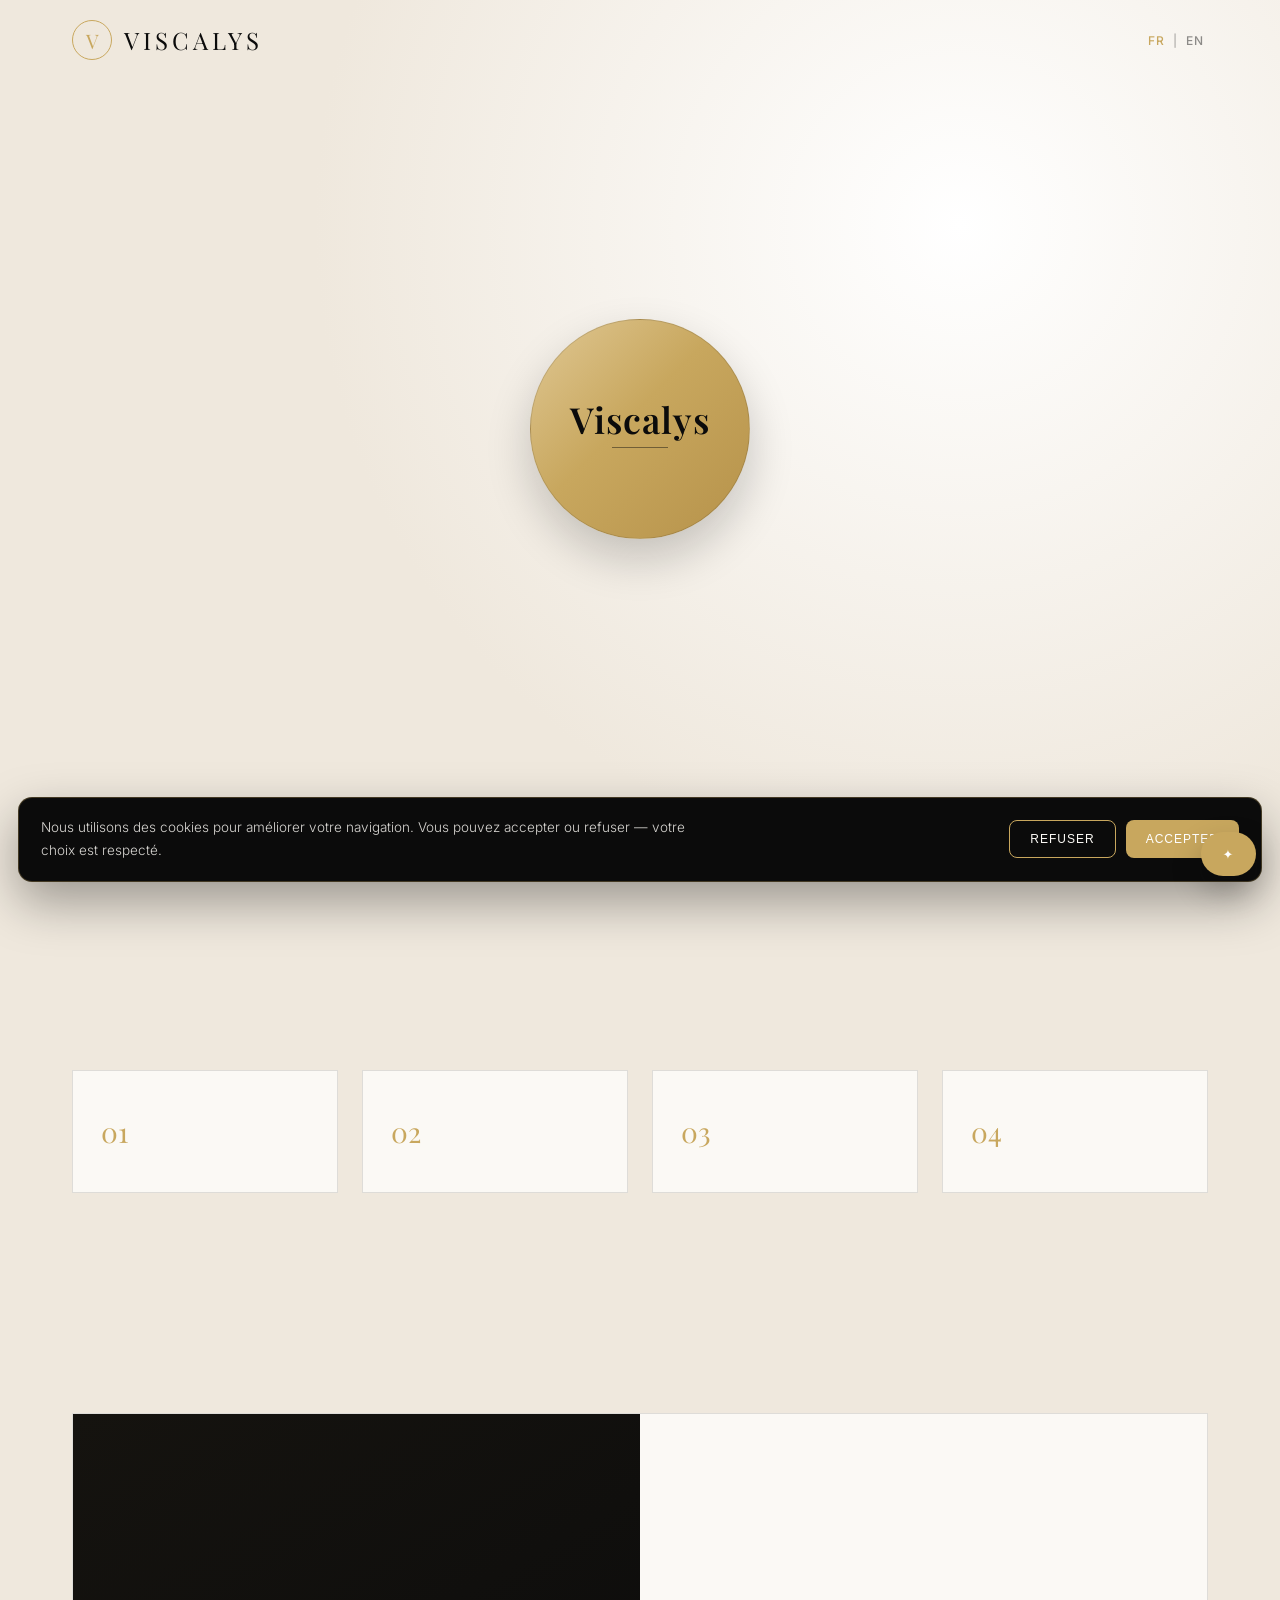
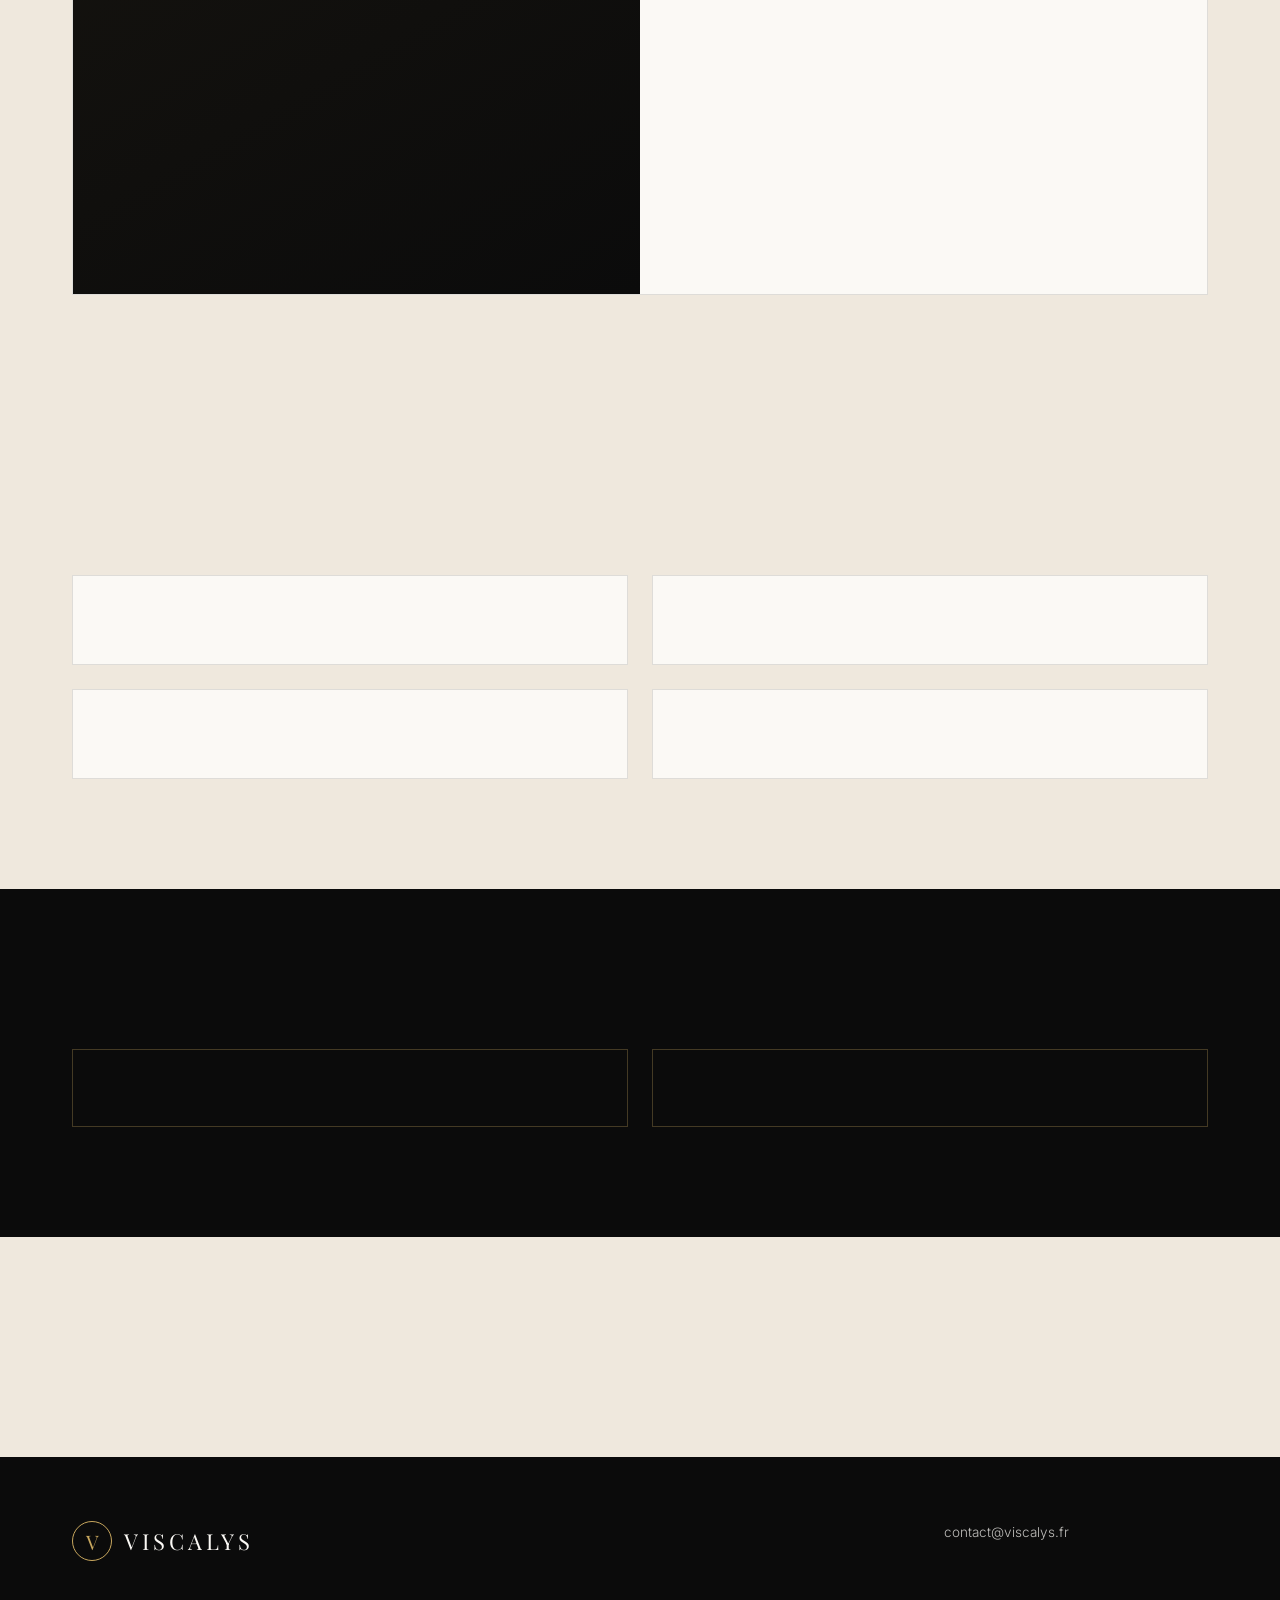
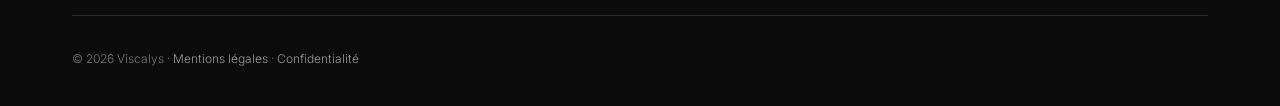
==== index.html @ 5a4ad12b "Add files via upload" ====
<!DOCTYPE html>
<html lang="fr">
<head>
<meta charset="UTF-8">
<meta name="viewport" content="width=device-width, initial-scale=1.0">
<title>Viscalys — L'univers du savoir-faire français | Maison française premium</title>
<meta name="description" content="Viscalys, marque premium de Visconty Trade Link : produits français premium, art de vivre, représentation commerciale et sourcing à l'international.">
<script type="application/ld+json">
{
  "@context":"https://schema.org",
  "@type":"Organization",
  "name":"Viscalys",
  "legalName":"Visconty Trade Link",
  "url":"https://viscalys.fr",
  "email":"contact@viscalys.fr",
  "slogan":"L'univers du savoir-faire français",
  "description":"Maison française premium : produits français et européens premium, art de vivre, représentation commerciale et sourcing à l'international.",
  "address":{"@type":"PostalAddress","streetAddress":"38 rue des Mathurins","postalCode":"75008","addressLocality":"Paris","addressCountry":"FR"}
}
</script>
<link rel="preconnect" href="https://fonts.googleapis.com">
<link rel="preconnect" href="https://fonts.gstatic.com" crossorigin>
<link href="https://fonts.googleapis.com/css2?family=Playfair+Display:ital,wght@0,400;0,500;0,600;1,400;1,500&family=Inter:wght@300;400;500;600&display=swap" rel="stylesheet">
<style>
  :root{
    --black:#0B0B0B; --gold:#C8A75E; --beige:#EFE8DD; --grey:#7A7A7A;
    --cream:#FBF9F5; --line:rgba(11,11,11,.12); --gold-soft:rgba(200,167,94,.30);
    --serif:"Playfair Display",Georgia,serif;
    --sans:"Inter",system-ui,sans-serif;
  }
  *{ box-sizing:border-box; margin:0; padding:0; }
  html{ scroll-behavior:smooth; }
  body{ background:var(--beige); color:var(--black); font-family:var(--sans); font-weight:300; line-height:1.75; overflow-x:hidden; }
  h1,h2,h3,.serif{ font-family:var(--serif); font-weight:500; line-height:1.15; }
  a{ color:inherit; text-decoration:none; }
  .wrap{ max-width:1200px; margin:0 auto; padding:0 32px; }
  .gold{ color:var(--gold); }
  .muted{ color:var(--grey); }
  .eyebrow{ font-size:12px; letter-spacing:3.5px; text-transform:uppercase; color:var(--gold); font-weight:600; }

  /* Header */
  header{ position:fixed; top:0; left:0; right:0; z-index:100; padding:20px 0; transition:.4s; }
  header.scrolled{ background:rgba(239,232,221,.92); backdrop-filter:blur(8px); border-bottom:1px solid var(--line); padding:12px 0; }
  .nav{ display:flex; align-items:center; justify-content:space-between; }
  .logo{ font-family:var(--serif); font-size:24px; letter-spacing:4px; text-transform:uppercase; color:var(--black); display:flex; align-items:center; gap:12px; }
  .logo .mono{ display:inline-flex; align-items:center; justify-content:center; width:40px;height:40px;border:1.5px solid var(--gold); border-radius:50%; color:var(--gold); font-size:20px; letter-spacing:0; }
  .logo .logo-txt{ display:flex; flex-direction:column; line-height:1; }
  .logo .logo-txt small{ font-family:var(--sans); font-size:8.5px; letter-spacing:1.6px; text-transform:uppercase; color:var(--gold); margin-top:5px; font-weight:500; }
  .menu{ display:flex; gap:30px; align-items:center; font-size:12px; letter-spacing:1.5px; text-transform:uppercase; font-weight:500; }
  .menu a{ color:var(--black); opacity:.8; transition:.3s; } .menu a:hover{ opacity:1; color:var(--gold); }
  .lang{ display:flex; gap:4px; align-items:center; }
  .lang button{ background:none; border:none; color:var(--black); opacity:.45; cursor:pointer; font-family:var(--sans); font-size:12px; letter-spacing:1px; font-weight:500; padding:4px; }
  .lang button.active{ opacity:1; color:var(--gold); }
  .burger{ display:none; background:none;border:none;color:var(--black);font-size:24px;cursor:pointer; }

  /* Hero */
  .hero{ min-height:100vh; display:flex; align-items:center; position:relative;
    background:radial-gradient(circle at 75% 25%, #fff 0%, var(--beige) 55%); }
  .hero-inner{ position:relative; z-index:2; max-width:780px; }
  .hero .badge-logo{ width:220px; height:220px; border-radius:50%;
    background:linear-gradient(135deg,#e0c894 0%, var(--gold) 45%, #b6924a 100%);
    display:flex; flex-direction:column; align-items:center; justify-content:center; text-align:center;
    margin-bottom:38px; box-shadow:0 20px 45px rgba(11,11,11,.20); border:1px solid rgba(11,11,11,.12); }
  .hero .badge-logo .name{ font-family:var(--serif); color:var(--black); font-size:36px; letter-spacing:1px; line-height:1; font-weight:600; }
  .hero .badge-logo .rule{ width:56px; height:1px; background:rgba(11,11,11,.45); margin:10px 0; }
  .hero .badge-logo .tag{ font-family:var(--sans); color:var(--black); font-size:10px; letter-spacing:1.5px; text-transform:uppercase; max-width:160px; line-height:1.5; font-weight:500; }
  .hero h1{ font-size:clamp(40px,7vw,80px); font-weight:500; letter-spacing:.5px; color:var(--black); }
  .hero .slogan{ font-family:var(--serif); font-style:italic; font-size:clamp(20px,3vw,30px); color:var(--gold); margin:18px 0 24px; }
  .hero p.lead{ font-size:18px; max-width:580px; color:var(--grey); font-weight:300; }
  .cta-row{ display:flex; gap:16px; margin-top:42px; flex-wrap:wrap; }
  .btn{ font-family:var(--sans); font-size:12px; letter-spacing:2px; text-transform:uppercase; font-weight:500; padding:16px 36px; border:1.5px solid var(--gold); cursor:pointer; transition:.35s; display:inline-block; }
  .btn-primary{ background:var(--gold); color:#fff; }
  .btn-primary:hover{ background:transparent; color:var(--black); }
  .btn-ghost{ color:var(--black); } .btn-ghost:hover{ background:var(--gold); color:#fff; }
  .btn-light{ color:var(--cream); border-color:var(--gold); } .btn-light:hover{ background:var(--gold); color:var(--black); }

  /* Sections */
  section{ padding:110px 0; }
  .sec-head{ max-width:660px; margin-bottom:60px; }
  .sec-head h2{ font-size:clamp(30px,4.5vw,50px); margin:14px 0 18px; color:var(--black); }
  .sec-head p{ color:var(--grey); }

  /* Piliers */
  .pillars{ display:grid; grid-template-columns:repeat(4,1fr); gap:24px; }
  .pillar{ background:var(--cream); border:1px solid var(--line); padding:36px 28px; transition:.4s; }
  .pillar:hover{ border-color:var(--gold); transform:translateY(-6px); box-shadow:0 20px 40px rgba(11,11,11,.06); }
  .pillar .n{ font-family:var(--serif); font-size:28px; color:var(--gold); }
  .pillar h3{ font-size:21px; margin:14px 0 10px; }
  .pillar p{ font-size:14.5px; color:var(--grey); }

  /* Marque split */
  .split{ display:grid; grid-template-columns:1fr 1fr; align-items:stretch; border:1px solid var(--line); background:var(--cream); }
  .split .visual{ background:linear-gradient(150deg,#15130f,var(--black)); min-height:480px; display:flex; align-items:center; justify-content:center; }
  .split .visual .ph{ font-family:var(--serif); font-style:italic; color:var(--gold); opacity:.75; font-size:20px; text-align:center; padding:30px; }
  .split .txt{ padding:64px 56px; display:flex; flex-direction:column; justify-content:center; }
  .split .txt h2{ font-size:clamp(28px,3.5vw,44px); margin:14px 0 18px; }
  .split .txt p{ color:var(--grey); margin-bottom:16px; }

  /* Expertises */
  .exp{ display:grid; grid-template-columns:repeat(2,1fr); gap:24px; }
  .exp .card{ background:var(--cream); border:1px solid var(--line); padding:44px 36px; transition:.4s; }
  .exp .card:hover{ border-color:var(--gold); box-shadow:0 20px 40px rgba(11,11,11,.06); }
  .exp .card h3{ font-size:25px; margin-bottom:14px; }
  .exp .card p{ font-size:15px; color:var(--grey); }
  .exp .card .tag{ font-size:11px; letter-spacing:2.5px; text-transform:uppercase; color:var(--gold); font-weight:600; }

  /* International — section sombre (contraste premium) */
  .intl{ background:var(--black); color:var(--cream); }
  .intl .eyebrow{ color:var(--gold); }
  .intl .lead-wrap{ max-width:760px; }
  .intl h2{ font-size:clamp(30px,4.5vw,50px); margin:14px 0 20px; color:var(--cream); }
  .intl p{ color:rgba(251,249,245,.78); margin-bottom:18px; }
  .audiences{ display:grid; grid-template-columns:1fr 1fr; gap:24px; margin-top:50px; }
  .audiences .ac{ border:1px solid var(--gold-soft); padding:38px 32px; transition:.4s; }
  .audiences .ac:hover{ border-color:var(--gold); background:rgba(200,167,94,.05); }
  .audiences .ac h3{ font-size:24px; color:var(--cream); margin:10px 0 12px; }
  .audiences .ac p{ color:rgba(251,249,245,.78); margin-bottom:20px; font-size:15px; }

  /* CTA final */
  .final{ text-align:center; }
  .final h2{ font-size:clamp(32px,5vw,56px); color:var(--black); }
  .final .slogan{ font-family:var(--serif); font-style:italic; color:var(--gold); font-size:24px; margin:16px 0 34px; }

  /* Footer */
  footer{ background:var(--black); color:var(--cream); padding:64px 0 36px; font-size:13.5px; }
  .foot-grid{ display:grid; grid-template-columns:2fr 1fr 1fr; gap:40px; margin-bottom:40px; }
  footer .logo{ color:var(--cream); }
  footer h4{ font-family:var(--sans); font-weight:600; letter-spacing:1.5px; text-transform:uppercase; font-size:11px; color:var(--gold); margin-bottom:16px; }
  footer a{ color:rgba(251,249,245,.75); display:block; margin-bottom:8px; } footer a:hover{ color:var(--gold); }
  footer p{ color:rgba(251,249,245,.6); }
  .legal{ color:rgba(251,249,245,.45); font-size:12px; line-height:1.8; border-top:1px solid rgba(251,249,245,.12); padding-top:24px; }

  /* Reveal */
  .reveal{ opacity:0; transform:translateY(28px); transition:.9s cubic-bezier(.2,.7,.2,1); }
  .reveal.in{ opacity:1; transform:none; }

  /* Langue */
  [data-en]{ display:none; }
  body.en [data-fr]{ display:none; }
  body.en [data-en]{ display:revert; }

  @media(max-width:900px){
    .pillars{ grid-template-columns:repeat(2,1fr); }
    .split,.exp,.audiences{ grid-template-columns:1fr; }
    .foot-grid{ grid-template-columns:1fr; }
    .menu{ display:none; }
    .burger{ display:block; }
    .menu.open{ display:flex; position:absolute; top:62px; left:0; right:0; flex-direction:column; background:rgba(239,232,221,.98); padding:24px 32px; gap:18px; border-bottom:1px solid var(--line); }
  }
</style>
</head>
<body>

<header id="hdr">
  <div class="wrap nav">
    <a class="logo" href="#"><span class="mono">V</span><span class="logo-txt">Viscalys<small data-fr="L'univers du savoir-faire français" data-en="The world of French savoir-faire">L'univers du savoir-faire français</small></span></a>
    <nav class="menu" id="menu">
      <a href="#maison" data-fr="La Maison" data-en="The House">La Maison</a>
      <a href="#expertises" data-fr="Expertises" data-en="Expertise">Expertises</a>
      <a href="#marque" data-fr="La Marque" data-en="The Brand">La Marque</a>
      <a href="#international" data-fr="International" data-en="International">International</a>
      <a href="#contact" data-fr="Devenir partenaire" data-en="Become a partner">Devenir partenaire</a>
      <span class="lang">
        <button data-l="fr" class="active" onclick="setLang('fr')">FR</button><span style="opacity:.3">|</span><button data-l="en" onclick="setLang('en')">EN</button>
      </span>
    </nav>
    <button class="burger" onclick="document.getElementById('menu').classList.toggle('open')">☰</button>
  </div>
</header>

<!-- HERO -->
<section class="hero">
  <div class="wrap hero-inner">
    <div class="badge-logo">
      <div class="name">Viscalys</div>
      <div class="rule"></div>
      <div class="tag" data-fr="Là où le naturel devient élégance" data-en="Where the natural becomes elegance">Là où le naturel devient élégance</div>
    </div>
    <div class="eyebrow" data-fr="Maison française premium · Vocation internationale" data-en="Premium French house · International vocation">Maison française premium · Vocation internationale</div>
    <h1 data-fr="L'élégance française,<br>du naturel à l'exceptionnel." data-en="French elegance,<br>from the natural to the exceptional.">L'élégance française,<br>du naturel à l'exceptionnel.</h1>
    <div class="slogan" data-fr="« L'univers du savoir-faire français. »" data-en="“The world of French savoir-faire.”">« L'univers du savoir-faire français. »</div>
    <p class="lead" data-fr="Viscalys sélectionne le meilleur du savoir-faire français et européen — porté par de grands artisans et industriels — et le fait rayonner à l'international. Une alternative premium, exigeante et durable, face aux produits à bas coût." data-en="Viscalys curates the finest French and European craftsmanship — created by leading artisans and manufacturers — and champions it worldwide. A premium, demanding and lasting alternative to low-cost goods.">Viscalys sélectionne le meilleur du savoir-faire français et européen — porté par de grands artisans et industriels — et le fait rayonner à l'international. Une alternative premium, exigeante et durable, face aux produits à bas coût.</p>
    <div class="cta-row">
      <a class="btn btn-primary" href="#marque" data-fr="Découvrir" data-en="Discover">Découvrir</a>
      <a class="btn btn-ghost" href="#contact" data-fr="Devenir partenaire" data-en="Become a partner">Devenir partenaire</a>
    </div>
  </div>
</section>

<!-- PILIERS -->
<section>
  <div class="wrap">
    <div class="sec-head reveal">
      <div class="eyebrow" data-fr="En un coup d'œil" data-en="At a glance">En un coup d'œil</div>
      <h2 data-fr="Une maison, quatre forces." data-en="One house, four strengths.">Une maison, quatre forces.</h2>
    </div>
    <div class="pillars">
      <div class="pillar reveal"><div class="n">01</div><h3 data-fr="Marque premium" data-en="Premium brand">Marque premium</h3><p data-fr="Viscalys, une sélection de produits français raffinés pour l'art de vivre." data-en="Viscalys, a curation of refined French products for the art of living.">Viscalys, une sélection de produits français raffinés pour l'art de vivre.</p></div>
      <div class="pillar reveal"><div class="n">02</div><h3 data-fr="Représentation & sourcing" data-en="Representation & sourcing">Représentation & sourcing</h3><p data-fr="Agent commercial et intermédiaire, nous relions marques et marchés." data-en="As commercial agent and intermediary, we connect brands and markets.">Agent commercial et intermédiaire, nous relions marques et marchés.</p></div>
      <div class="pillar reveal"><div class="n">03</div><h3 data-fr="International" data-en="International">International</h3><p data-fr="Une vocation export : faire voyager la French touch au-delà des frontières." data-en="An export vocation: carrying the French touch beyond borders.">Une vocation export : faire voyager la French touch au-delà des frontières.</p></div>
      <div class="pillar reveal"><div class="n">04</div><h3 data-fr="Savoir-faire français" data-en="French savoir-faire">Savoir-faire français</h3><p data-fr="L'exigence, l'élégance et l'authenticité au cœur de chaque choix." data-en="Excellence, elegance and authenticity at the heart of every choice.">L'exigence, l'élégance et l'authenticité au cœur de chaque choix.</p></div>
    </div>
  </div>
</section>

<!-- MARQUE -->
<section id="marque">
  <div class="wrap">
    <div class="split reveal">
      <div class="visual"><div class="ph" data-fr="[ Visuel — univers Viscalys :<br>décoration, senteurs, art de vivre ]" data-en="[ Visual — Viscalys world:<br>décor, fragrance, art of living ]">[ Visuel — univers Viscalys :<br>décoration, senteurs, art de vivre ]</div></div>
      <div class="txt">
        <div class="eyebrow" data-fr="Viscalys · Art de vivre" data-en="Viscalys · Art of living">Viscalys · Art de vivre</div>
        <h2 data-fr="L'art de vivre à la française" data-en="The French art of living">L'art de vivre à la française</h2>
        <p class="serif" style="font-style:italic; color:var(--gold); font-size:21px; margin-bottom:18px" data-fr="« Là où le naturel devient élégance. »" data-en="“Where the natural becomes elegance.”">« Là où le naturel devient élégance. »</p>
        <p data-fr="Notre univers art de vivre célèbre l'élégance née du naturel : décoration d'intérieur, senteurs et parfums de maison, bien-être chez soi et univers du compagnon (Pet). Chaque sélection révèle un savoir-faire d'exception." data-en="Our art-of-living world celebrates the elegance born from the natural: interior décor, home fragrance, well-being at home and the pet universe. Every selection reveals exceptional craftsmanship.">Notre univers art de vivre célèbre l'élégance née du naturel : décoration d'intérieur, senteurs et parfums de maison, bien-être chez soi et univers du compagnon (Pet). Chaque sélection révèle un savoir-faire d'exception.</p>
        <p data-fr="Une exigence : ne retenir que le meilleur de la création française, et le porter avec raffinement vers le monde." data-en="One standard: to retain only the finest of French creation, and carry it with refinement to the world.">Une exigence : ne retenir que le meilleur de la création française, et le porter avec raffinement vers le monde.</p>
        <p style="margin-top:8px"><span class="gold serif" style="font-style:italic" data-fr="Boutique en ligne — bientôt disponible." data-en="Online boutique — coming soon.">Boutique en ligne — bientôt disponible.</span></p>
      </div>
    </div>
  </div>
</section>

<!-- EXPERTISES -->
<section id="expertises">
  <div class="wrap">
    <div class="sec-head reveal">
      <div class="eyebrow" data-fr="Nos expertises" data-en="Our expertise">Nos expertises</div>
      <h2 data-fr="Approvisionneur-conseil, agent de votre réussite." data-en="Procurement advisor, agent of your success.">Approvisionneur-conseil, agent de votre réussite.</h2>
      <p data-fr="Agent commercial et intermédiaire du commerce, la maison met son réseau et son exigence au service des marques, des artisans et des marchés — en France comme à l'export." data-en="As commercial agent and trade intermediary, the house puts its network and standards at the service of brands, artisans and markets — in France and for export.">Agent commercial et intermédiaire du commerce, la maison met son réseau et son exigence au service des marques, des artisans et des marchés — en France comme à l'export.</p>
    </div>
    <div class="exp">
      <div class="card reveal"><div class="tag" data-fr="Représentation" data-en="Representation">Représentation</div><h3 data-fr="Agent commercial & représentation" data-en="Commercial agent & representation">Agent commercial & représentation</h3><p data-fr="Intermédiation entre marques et marchés, multi-secteurs — industrie, énergie, bâtiment et produits premium. Nous portons votre offre là où elle doit être vue." data-en="Intermediation between brands and markets across sectors — industry, energy, construction and premium goods. We take your offer where it deserves to be seen.">Intermédiation entre marques et marchés, multi-secteurs — industrie, énergie, bâtiment et produits premium. Nous portons votre offre là où elle doit être vue.</p></div>
      <div class="card reveal"><div class="tag" data-fr="Sourcing" data-en="Sourcing">Sourcing</div><h3 data-fr="Sourcing & approvisionnement" data-en="Sourcing & supply">Sourcing & approvisionnement</h3><p data-fr="Identification, sélection et mise en relation entre fournisseurs et acheteurs, en France comme à l'international. Le bon produit, le bon partenaire, au bon moment." data-en="Identifying, selecting and connecting suppliers and buyers, in France and abroad. The right product, the right partner, at the right time.">Identification, sélection et mise en relation entre fournisseurs et acheteurs, en France comme à l'international. Le bon produit, le bon partenaire, au bon moment.</p></div>
      <div class="card reveal"><div class="tag" data-fr="Conseil" data-en="Advisory">Conseil</div><h3 data-fr="Conseil en approvisionnement" data-en="Procurement advisory">Conseil en approvisionnement</h3><p data-fr="Optimisation et fiabilisation des chaînes d'approvisionnement : nous sécurisons vos flux et améliorons vos conditions, avec rigueur et transparence." data-en="Optimising and securing supply chains: we safeguard your flows and improve your terms, with rigour and transparency.">Optimisation et fiabilisation des chaînes d'approvisionnement : nous sécurisons vos flux et améliorons vos conditions, avec rigueur et transparence.</p></div>
      <div class="card reveal"><div class="tag" data-fr="Start-up" data-en="Start-ups">Start-up</div><h3 data-fr="Promotion & accompagnement de start-up" data-en="Start-up promotion & support">Promotion & accompagnement de start-up</h3><p data-fr="Mise en avant et déploiement commercial de jeunes marques : nous accompagnons les projets prometteurs vers leurs premiers marchés." data-en="Showcasing and commercially deploying young brands: we guide promising projects toward their first markets.">Mise en avant et déploiement commercial de jeunes marques : nous accompagnons les projets prometteurs vers leurs premiers marchés.</p></div>
    </div>
  </div>
</section>

<!-- INTERNATIONAL -->
<section id="international" class="intl">
  <div class="wrap">
    <div class="lead-wrap reveal">
      <div class="eyebrow" data-fr="International / Export" data-en="International / Export">International / Export</div>
      <h2 data-fr="Le premium français, partout dans le monde." data-en="French premium, everywhere in the world.">Le premium français, partout dans le monde.</h2>
      <p data-fr="Face à la déferlante de produits à bas coût aux normes incertaines, Viscalys défend une autre voie : des produits français et européens de qualité premium, durables et responsables — accessibles à une clientèle exigeante, y compris la classe moyenne qui aspire au mieux." data-en="Against the flood of low-cost goods with uncertain standards, Viscalys stands for another way: premium-quality French and European products, durable and responsible — accessible to a discerning clientele, including the middle class that aspires to better.">Face à la déferlante de produits à bas coût aux normes incertaines, Viscalys défend une autre voie : des produits français et européens de qualité premium, durables et responsables — accessibles à une clientèle exigeante, y compris la classe moyenne qui aspire au mieux.</p>
      <p data-fr="La French touch comme signature, l'exigence comme méthode. Nous relions le meilleur des artisans français aux marchés du monde." data-en="The French touch as signature, excellence as method. We connect the finest French artisans to markets worldwide.">La French touch comme signature, l'exigence comme méthode. Nous relions le meilleur des artisans français aux marchés du monde.</p>
    </div>
    <div class="audiences">
      <div class="ac reveal">
        <div class="eyebrow" data-fr="Acheteurs & distributeurs" data-en="Buyers & distributors">Acheteurs & distributeurs</div>
        <h3 data-fr="Vous achetez à l'international" data-en="You buy internationally">Vous achetez à l'international</h3>
        <p data-fr="Distributeurs, importateurs, enseignes et concept stores : offrez à votre clientèle une sélection française authentique, premium et différenciante, avec un partenaire réactif et fiable." data-en="Distributors, importers, retailers and concept stores: offer your clientele an authentic, premium and distinctive French selection, with a responsive and reliable partner.">Distributeurs, importateurs, enseignes et concept stores : offrez à votre clientèle une sélection française authentique, premium et différenciante, avec un partenaire réactif et fiable.</p>
        <a class="btn btn-light" href="#contact" data-fr="Devenir partenaire" data-en="Become a partner">Devenir partenaire</a>
      </div>
      <div class="ac reveal">
        <div class="eyebrow" data-fr="Fournisseurs & artisans" data-en="Suppliers & artisans">Fournisseurs & artisans</div>
        <h3 data-fr="Vous fabriquez en France" data-en="You manufacture in France">Vous fabriquez en France</h3>
        <p data-fr="Marques, artisans et industriels français : portez votre savoir-faire vers de nouveaux marchés. Nous représentons, sourçons et déployons votre offre, en France et à l'export." data-en="French brands, artisans and manufacturers: take your savoir-faire to new markets. We represent, source and deploy your offer, in France and abroad.">Marques, artisans et industriels français : portez votre savoir-faire vers de nouveaux marchés. Nous représentons, sourçons et déployons votre offre, en France et à l'export.</p>
        <a class="btn btn-light" href="#contact" data-fr="Nous confier votre marque" data-en="Entrust us with your brand">Nous confier votre marque</a>
      </div>
    </div>
  </div>
</section>

<!-- CTA FINAL -->
<section id="contact" class="final">
  <div class="wrap reveal">
    <div class="eyebrow" data-fr="Devenir partenaire" data-en="Become a partner">Devenir partenaire</div>
    <h2 data-fr="Donnons de l'élégance à votre développement." data-en="Let's bring elegance to your growth.">Donnons de l'élégance à votre développement.</h2>
    <div class="slogan" data-fr="« L'univers du savoir-faire français. »" data-en="“The world of French savoir-faire.”">« L'univers du savoir-faire français. »</div>
    <a class="btn btn-primary" href="mailto:contact@viscalys.fr" data-fr="Nous écrire" data-en="Contact us">Nous écrire</a>
    <p class="muted" style="margin-top:22px; font-size:14px" data-fr="contact@viscalys.fr — réponse sous 48 h ouvrées." data-en="contact@viscalys.fr — reply within 48 business hours.">contact@viscalys.fr — réponse sous 48 h ouvrées.</p>
  </div>
</section>

<!-- FOOTER -->
<footer>
  <div class="wrap">
    <div class="foot-grid">
      <div>
        <div class="logo" style="font-size:22px; margin-bottom:14px"><span class="mono">V</span> Viscalys</div>
        <p style="max-width:340px" data-fr="L'univers du savoir-faire français. Produits français et européens premium, art de vivre et représentation commerciale à l'international." data-en="The world of French savoir-faire. Premium French and European products, art of living and international commercial representation.">L'univers du savoir-faire français. Produits français et européens premium, art de vivre et représentation commerciale à l'international.</p>
      </div>
      <div>
        <h4 data-fr="Navigation" data-en="Navigation">Navigation</h4>
        <a href="#maison" data-fr="La Maison" data-en="The House">La Maison</a>
        <a href="#expertises" data-fr="Expertises" data-en="Expertise">Expertises</a>
        <a href="#marque" data-fr="La Marque" data-en="The Brand">La Marque</a>
        <a href="#international" data-fr="International" data-en="International">International</a>
      </div>
      <div>
        <h4 data-fr="Contact" data-en="Contact">Contact</h4>
        <a href="mailto:contact@viscalys.fr">contact@viscalys.fr</a>
        <a href="mentions-legales.html" data-fr="Mentions légales" data-en="Legal notice">Mentions légales</a>
        <a href="confidentialite.html" data-fr="Confidentialité" data-en="Privacy">Confidentialité</a>
      </div>
    </div>
    <div class="legal">
      <span data-fr="Viscalys® propulsé par la SARL Visconty Trade Link — SIREN 829 320 266 · APE 4619B · 38, rue des Mathurins, 75008 Paris." data-en="Viscalys® powered by Visconty Trade Link (SARL) — SIREN 829 320 266 · APE 4619B · 38, rue des Mathurins, 75008 Paris.">Viscalys® propulsé par la SARL Visconty Trade Link — SIREN 829 320 266 · APE 4619B · 38, rue des Mathurins, 75008 Paris.</span>
      <span style="display:block; margin-top:8px">© <span id="yr"></span> Viscalys · <a href="mentions-legales.html" style="display:inline; opacity:.8" data-fr="Mentions légales" data-en="Legal notice">Mentions légales</a> · <a href="confidentialite.html" style="display:inline; opacity:.8" data-fr="Confidentialité" data-en="Privacy">Confidentialité</a></span>
    </div>
  </div>
</footer>

<script>
  function setLang(l){
    document.body.classList.toggle('en', l==='en');
    document.documentElement.lang = l;
    document.querySelectorAll('.lang button').forEach(b=>b.classList.remove('active'));
    document.querySelector('.lang button[onclick*="'+l+'"]').classList.add('active');
    try{ localStorage.setItem('viscalys_lang', l); }catch(e){}
  }
  try{ const s=localStorage.getItem('viscalys_lang'); if(s==='en') setLang('en'); }catch(e){}

  document.getElementById('yr').textContent = new Date().getFullYear();
  const hdr=document.getElementById('hdr');
  addEventListener('scroll',()=>hdr.classList.toggle('scrolled', scrollY>40));

  const io=new IntersectionObserver((es)=>es.forEach(e=>{ if(e.isIntersecting){ e.target.classList.add('in'); io.unobserve(e.target);} }),{threshold:.15});
  document.querySelectorAll('.reveal').forEach(el=>io.observe(el));

  document.querySelectorAll('#menu a').forEach(a=>a.addEventListener('click',()=>document.getElementById('menu').classList.remove('open')));
</script>
<script src="app.js"></script>
</body>
</html>
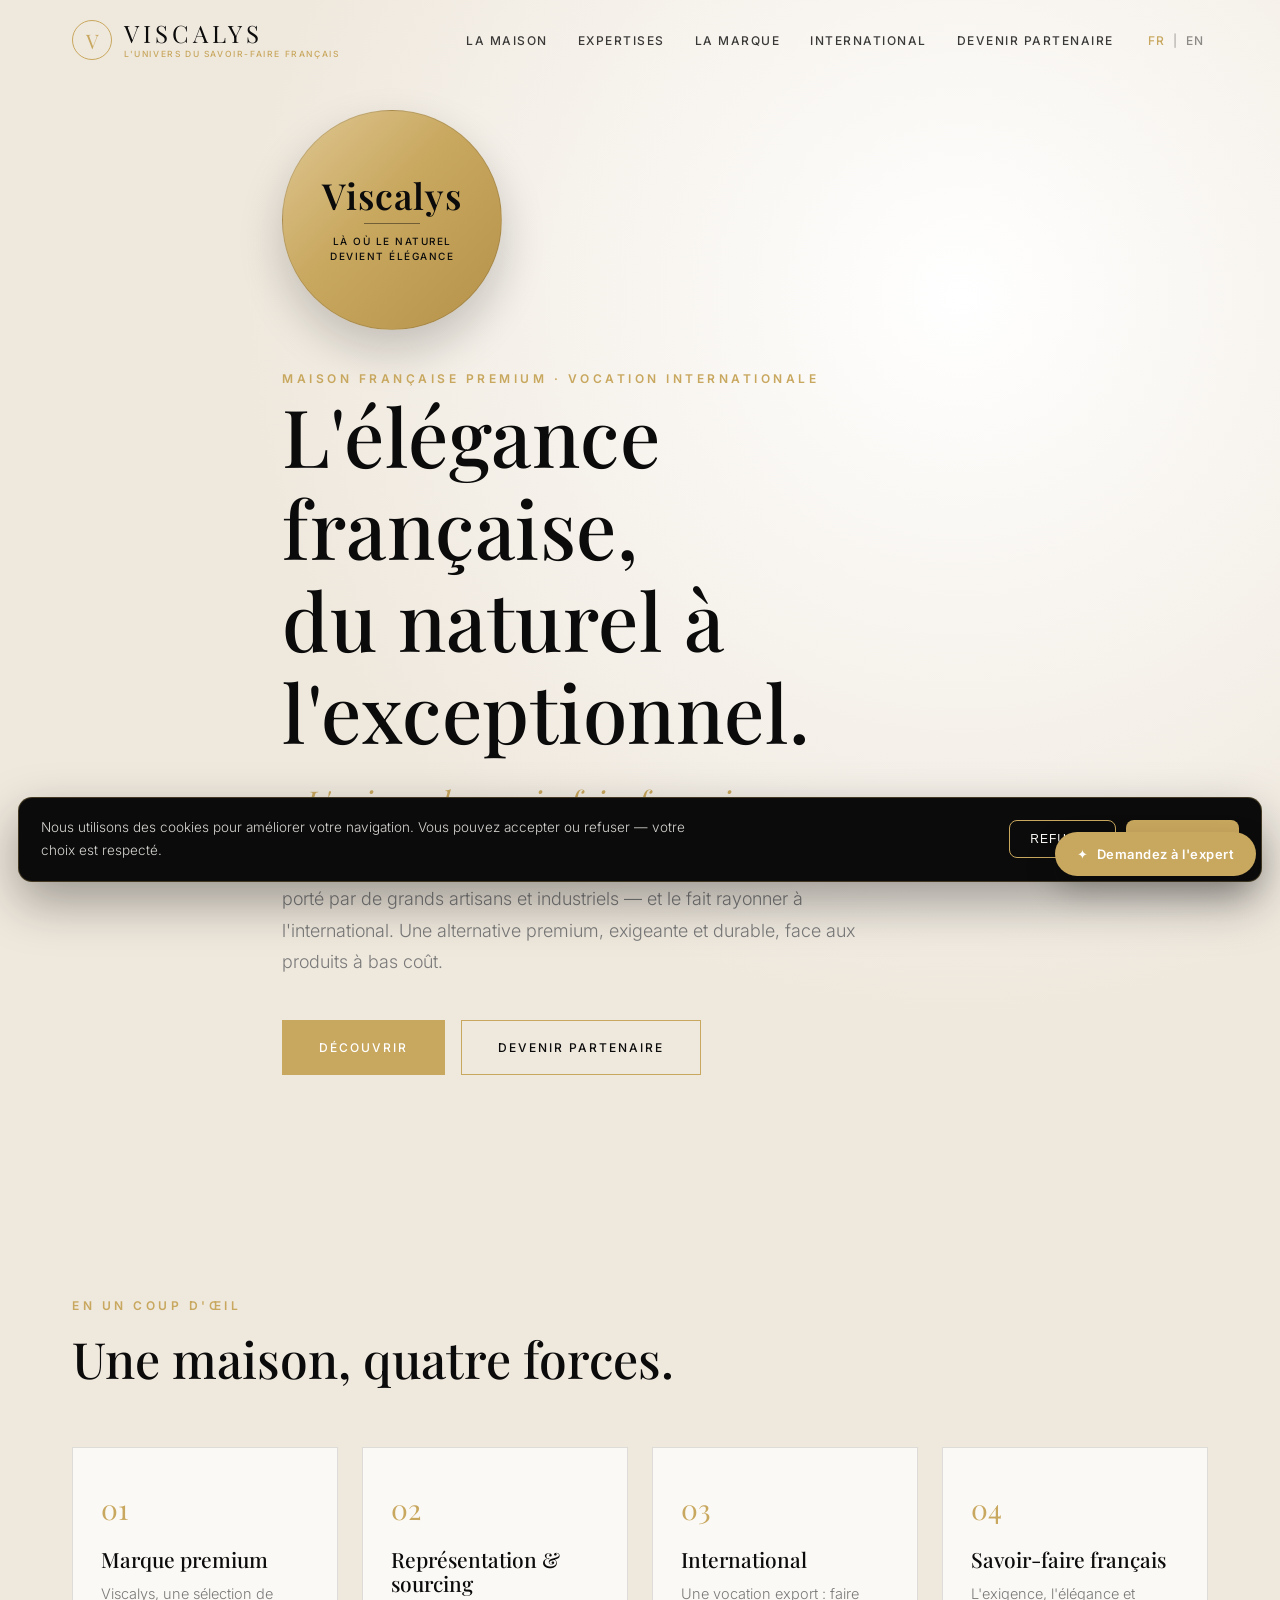
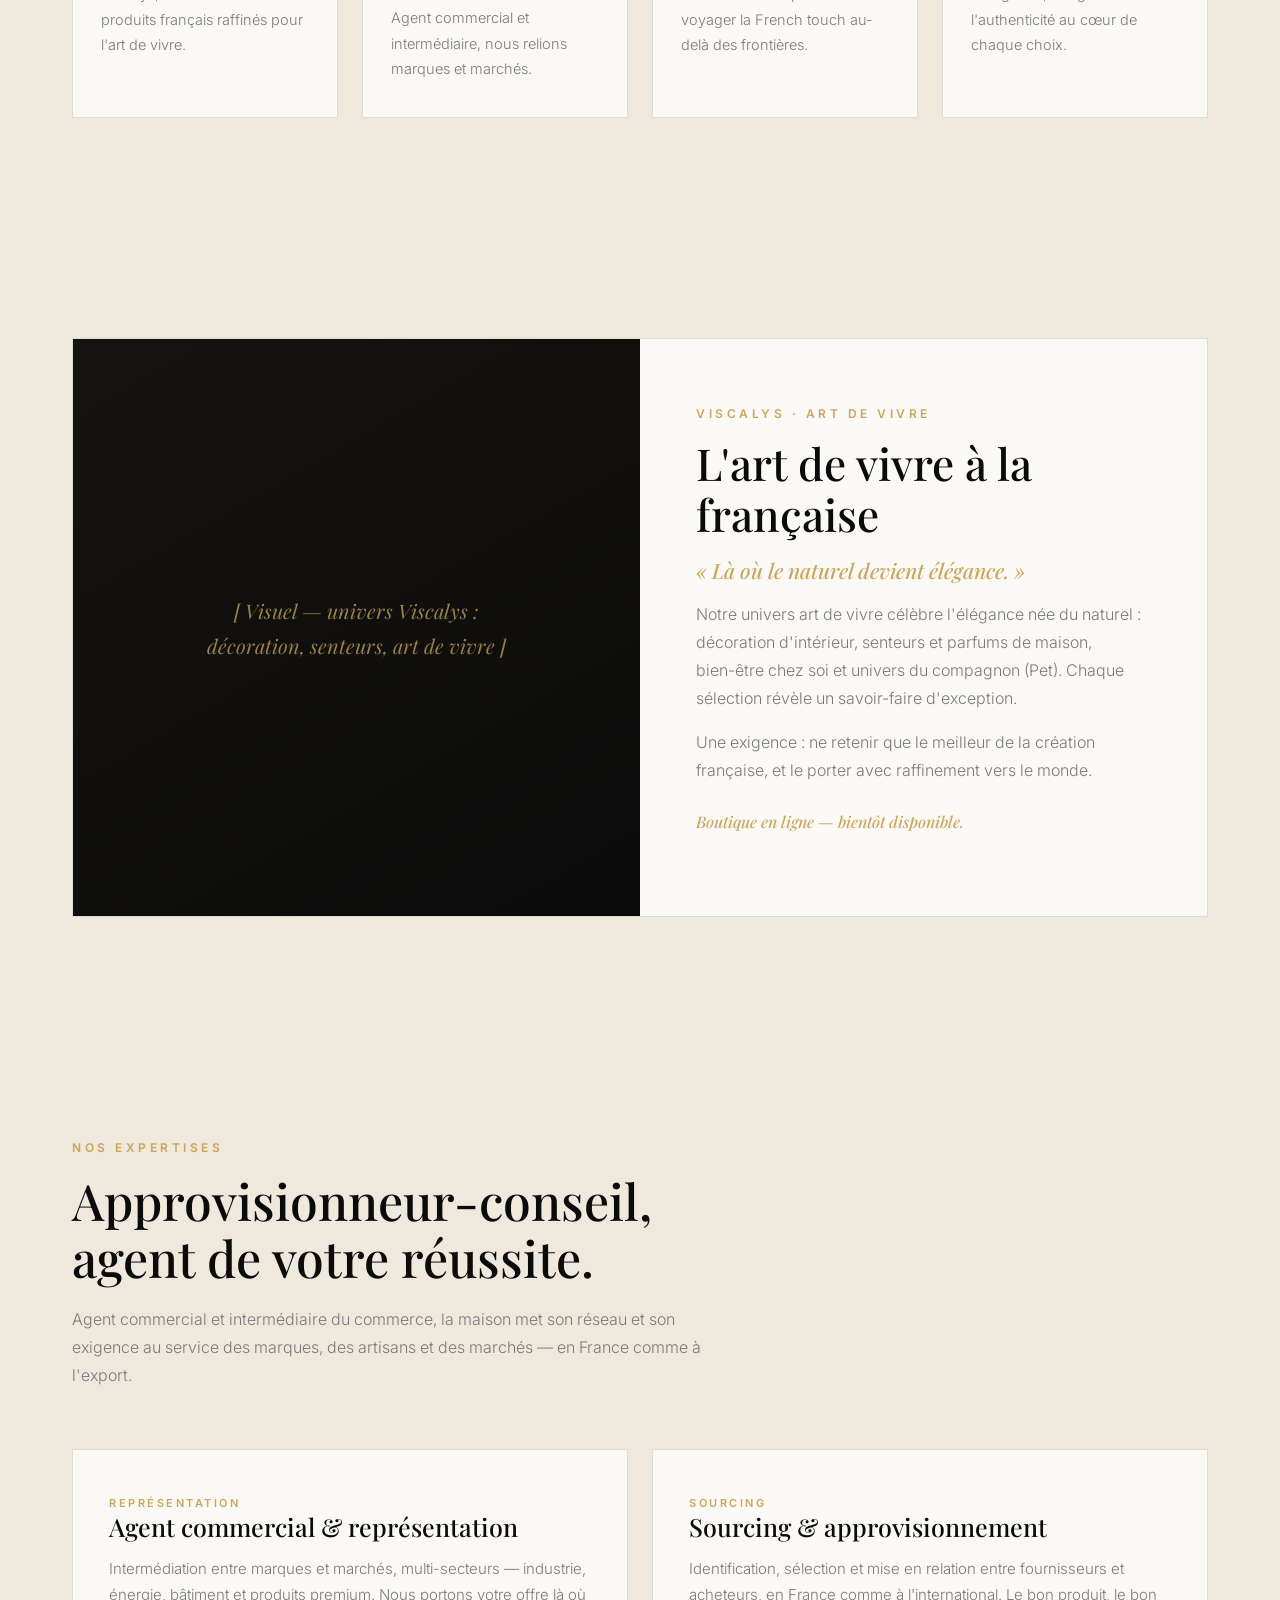
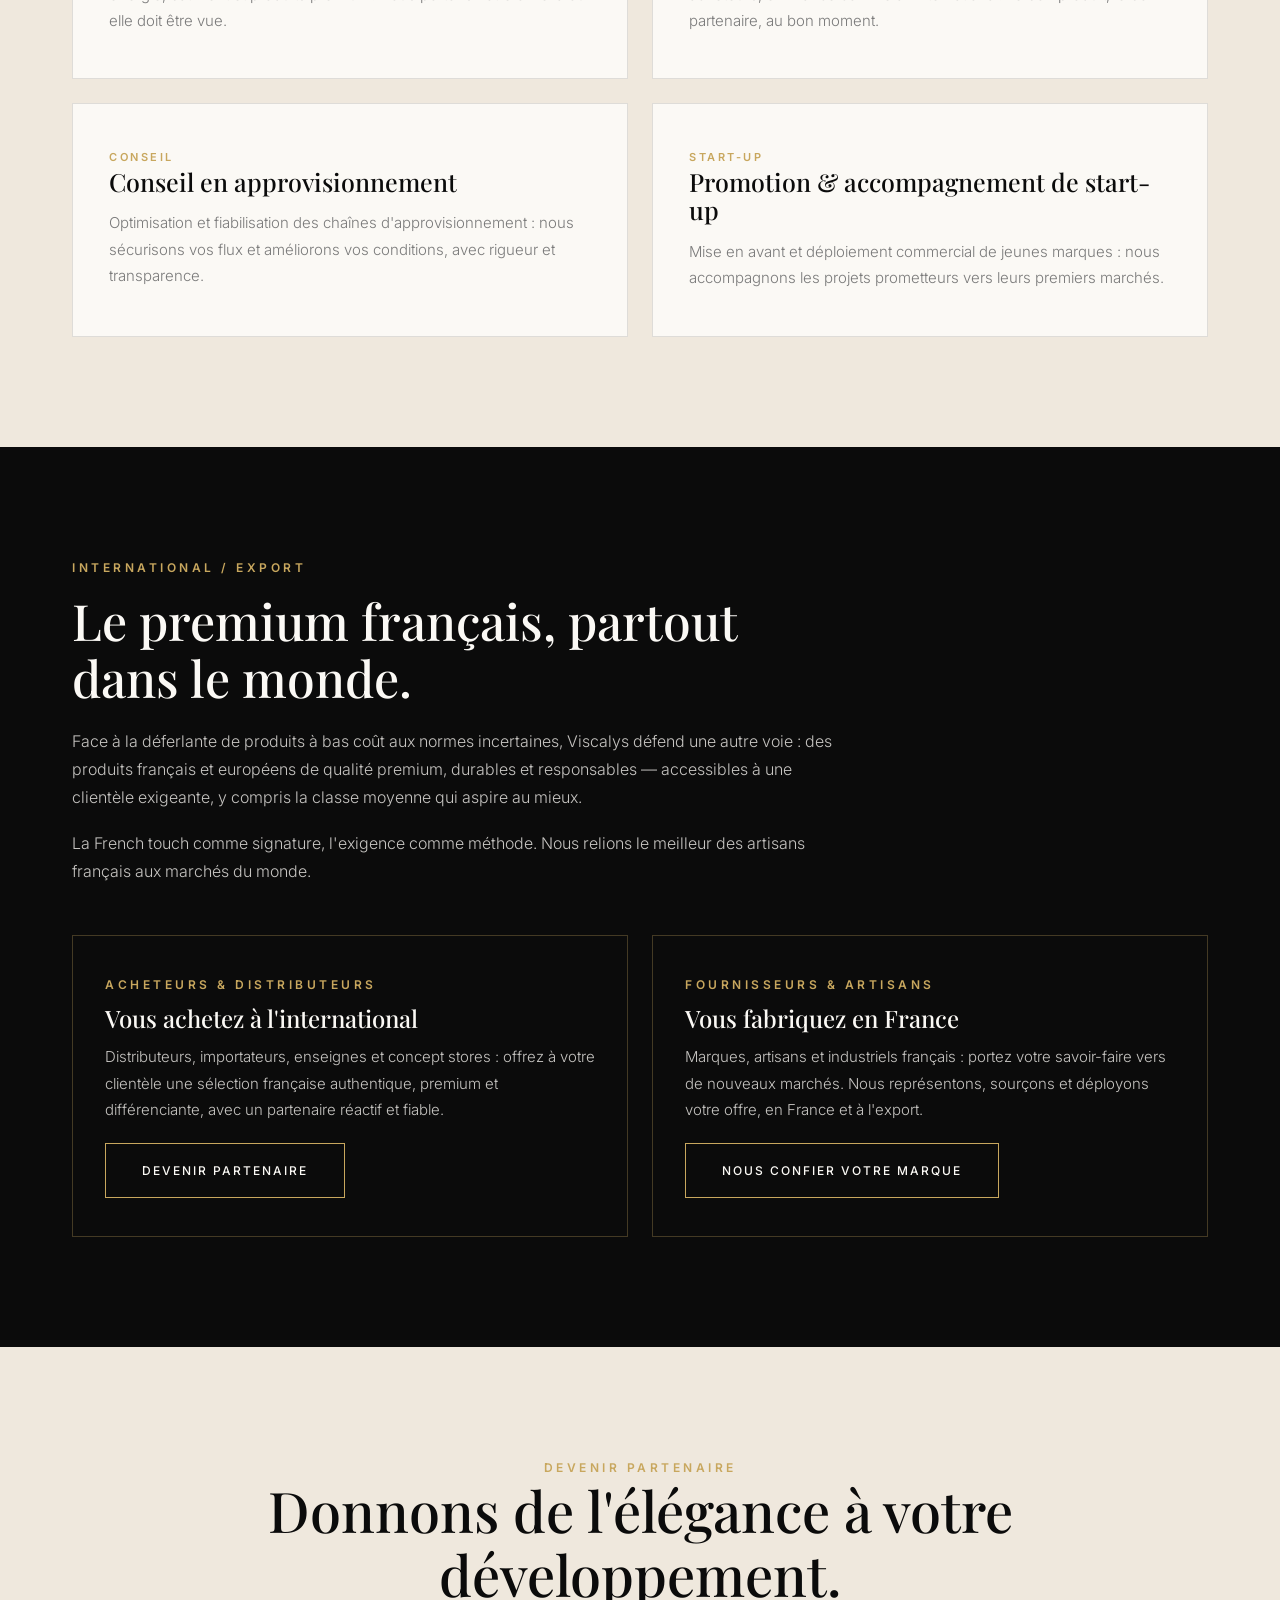
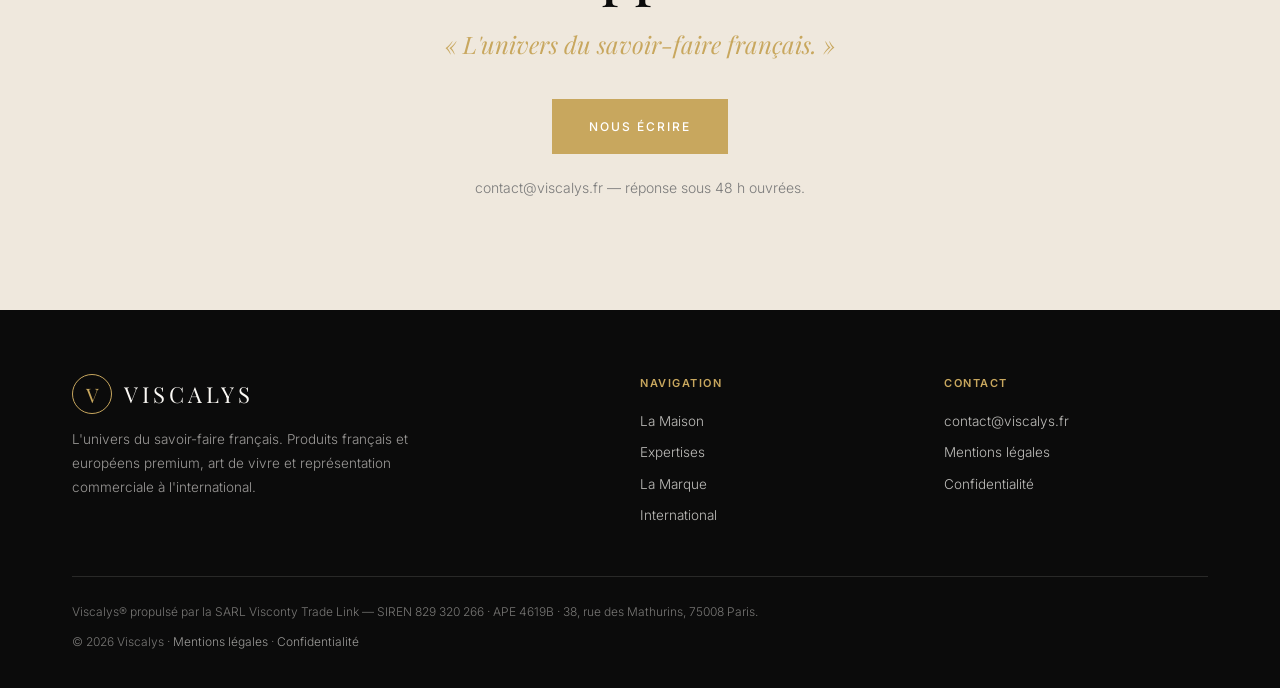
==== commit 52a94b31: "Add files via upload" ====
--- a/index.html
+++ b/index.html
@@ -134,10 +134,7 @@
   .reveal{ opacity:0; transform:translateY(28px); transition:.9s cubic-bezier(.2,.7,.2,1); }
   .reveal.in{ opacity:1; transform:none; }
 
-  /* Langue */
-  [data-en]{ display:none; }
-  body.en [data-fr]{ display:none; }
-  body.en [data-en]{ display:revert; }
+  /* Langue gérée en JS : remplacement du texte via data-fr/data-en. */
 
   @media(max-width:900px){
     .pillars{ grid-template-columns:repeat(2,1fr); }
@@ -304,11 +301,17 @@
 </footer>
 
 <script>
+  if(!window.__origHTML) window.__origHTML = new WeakMap();
   function setLang(l){
     document.body.classList.toggle('en', l==='en');
     document.documentElement.lang = l;
+    document.querySelectorAll('[data-fr]').forEach(function(el){
+      if(!window.__origHTML.has(el)) window.__origHTML.set(el, el.innerHTML);
+      var en = el.getAttribute('data-en');
+      el.innerHTML = (l==='en' && en!=null) ? en : window.__origHTML.get(el);
+    });
     document.querySelectorAll('.lang button').forEach(b=>b.classList.remove('active'));
-    document.querySelector('.lang button[onclick*="'+l+'"]').classList.add('active');
+    var ab=document.querySelector('.lang button[onclick*="'+l+'"]'); if(ab) ab.classList.add('active');
     try{ localStorage.setItem('viscalys_lang', l); }catch(e){}
   }
   try{ const s=localStorage.getItem('viscalys_lang'); if(s==='en') setLang('en'); }catch(e){}
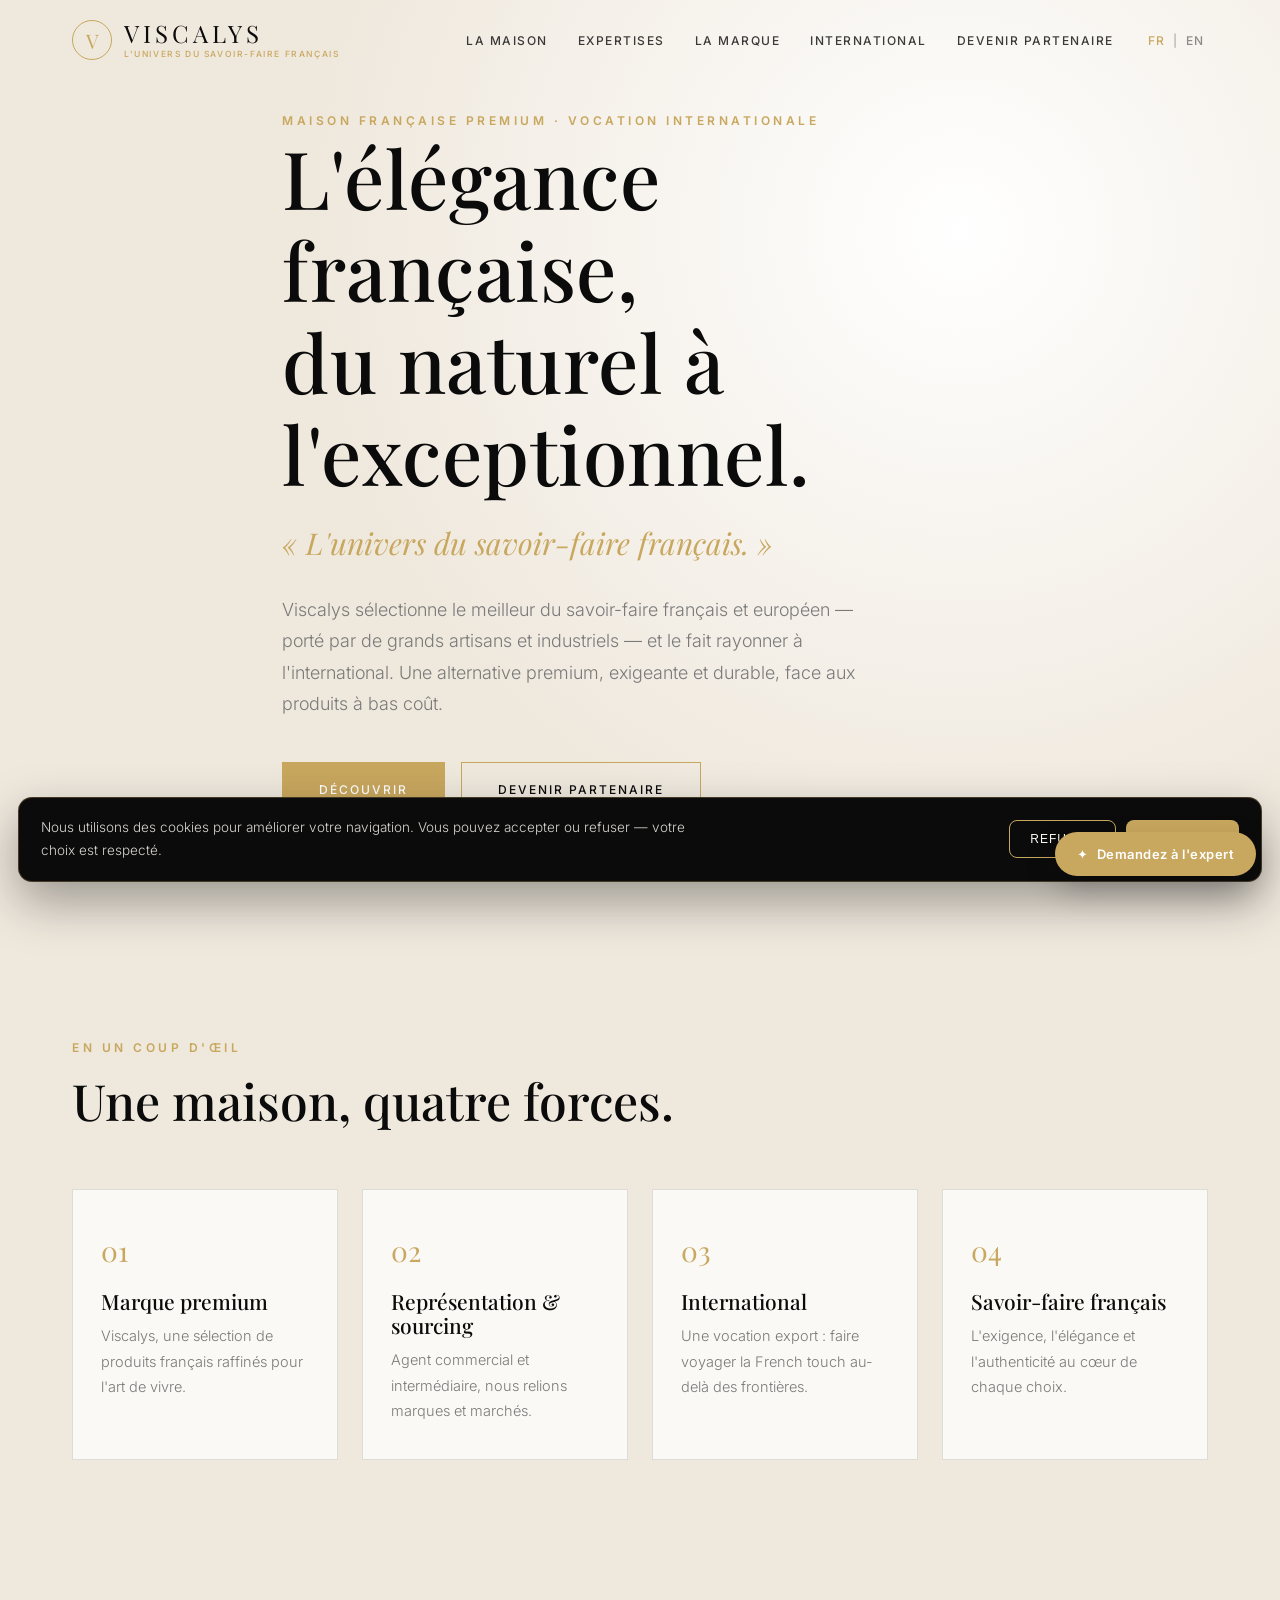
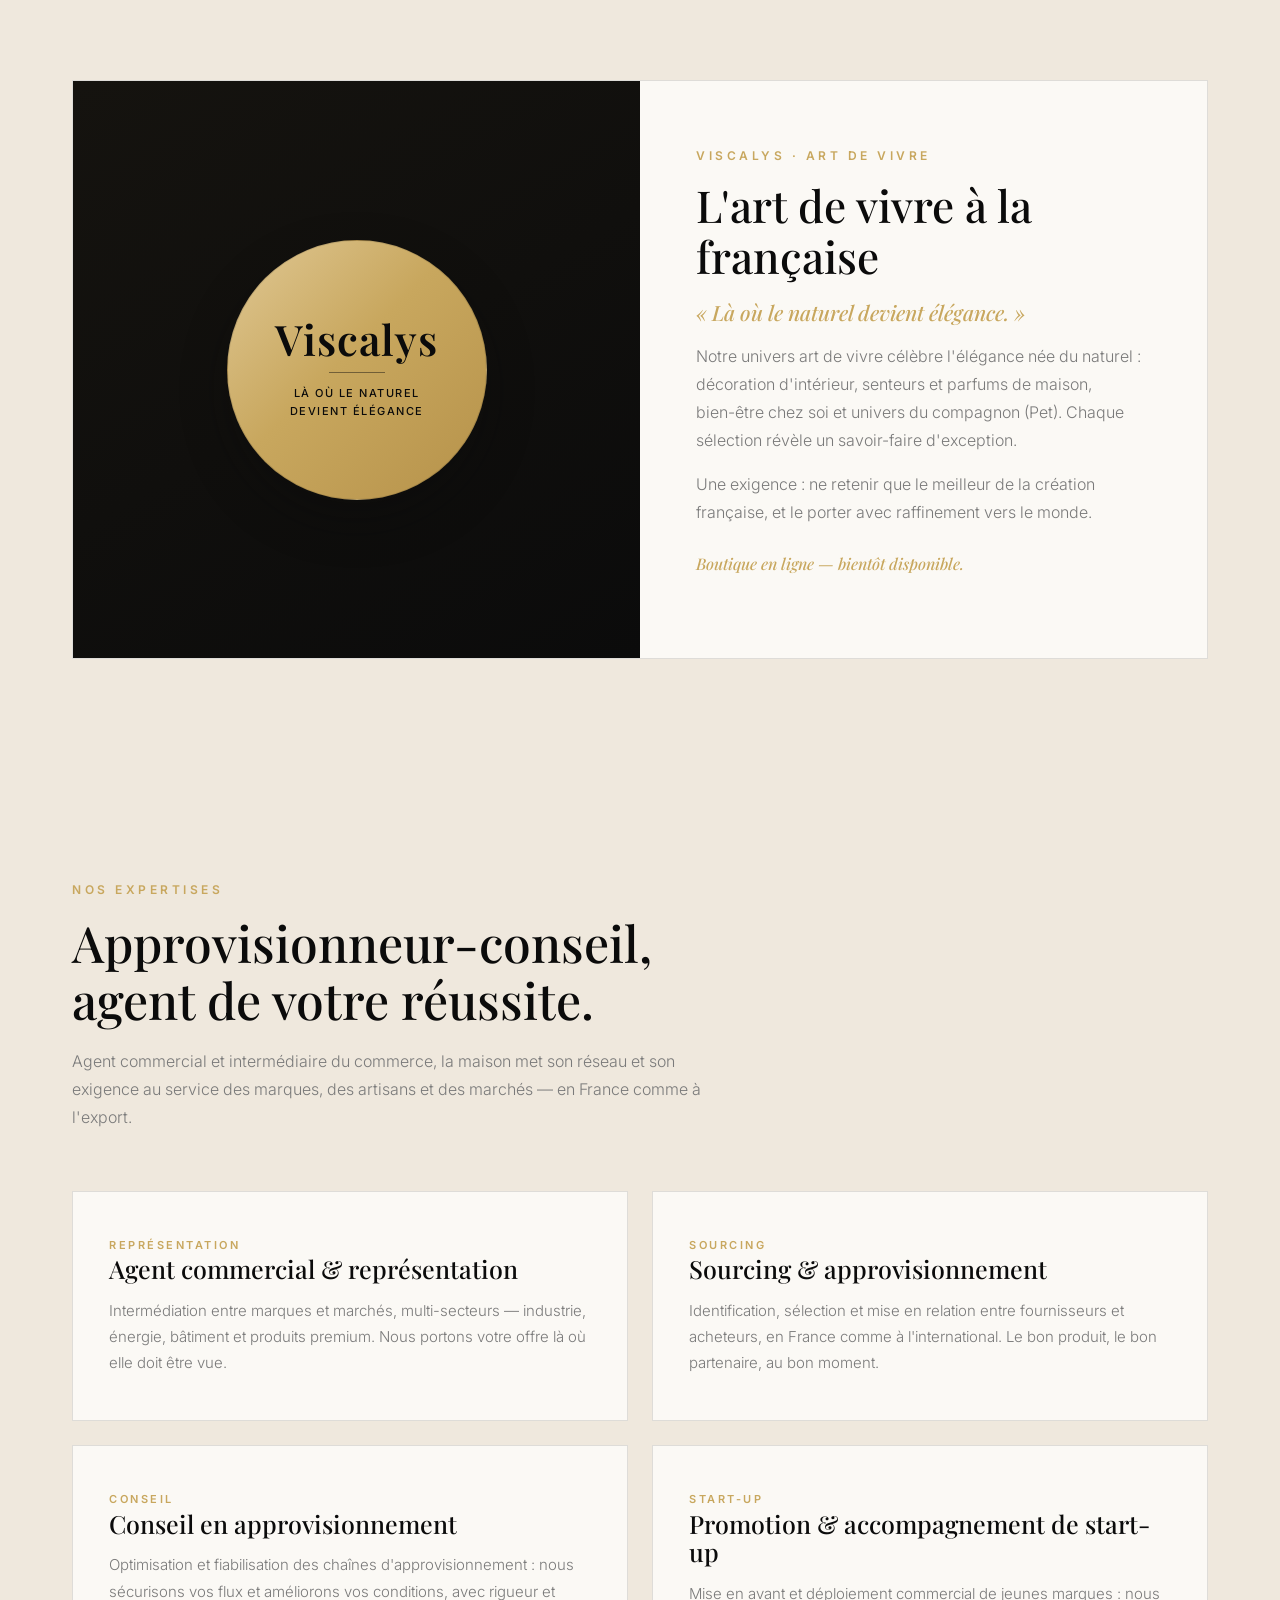
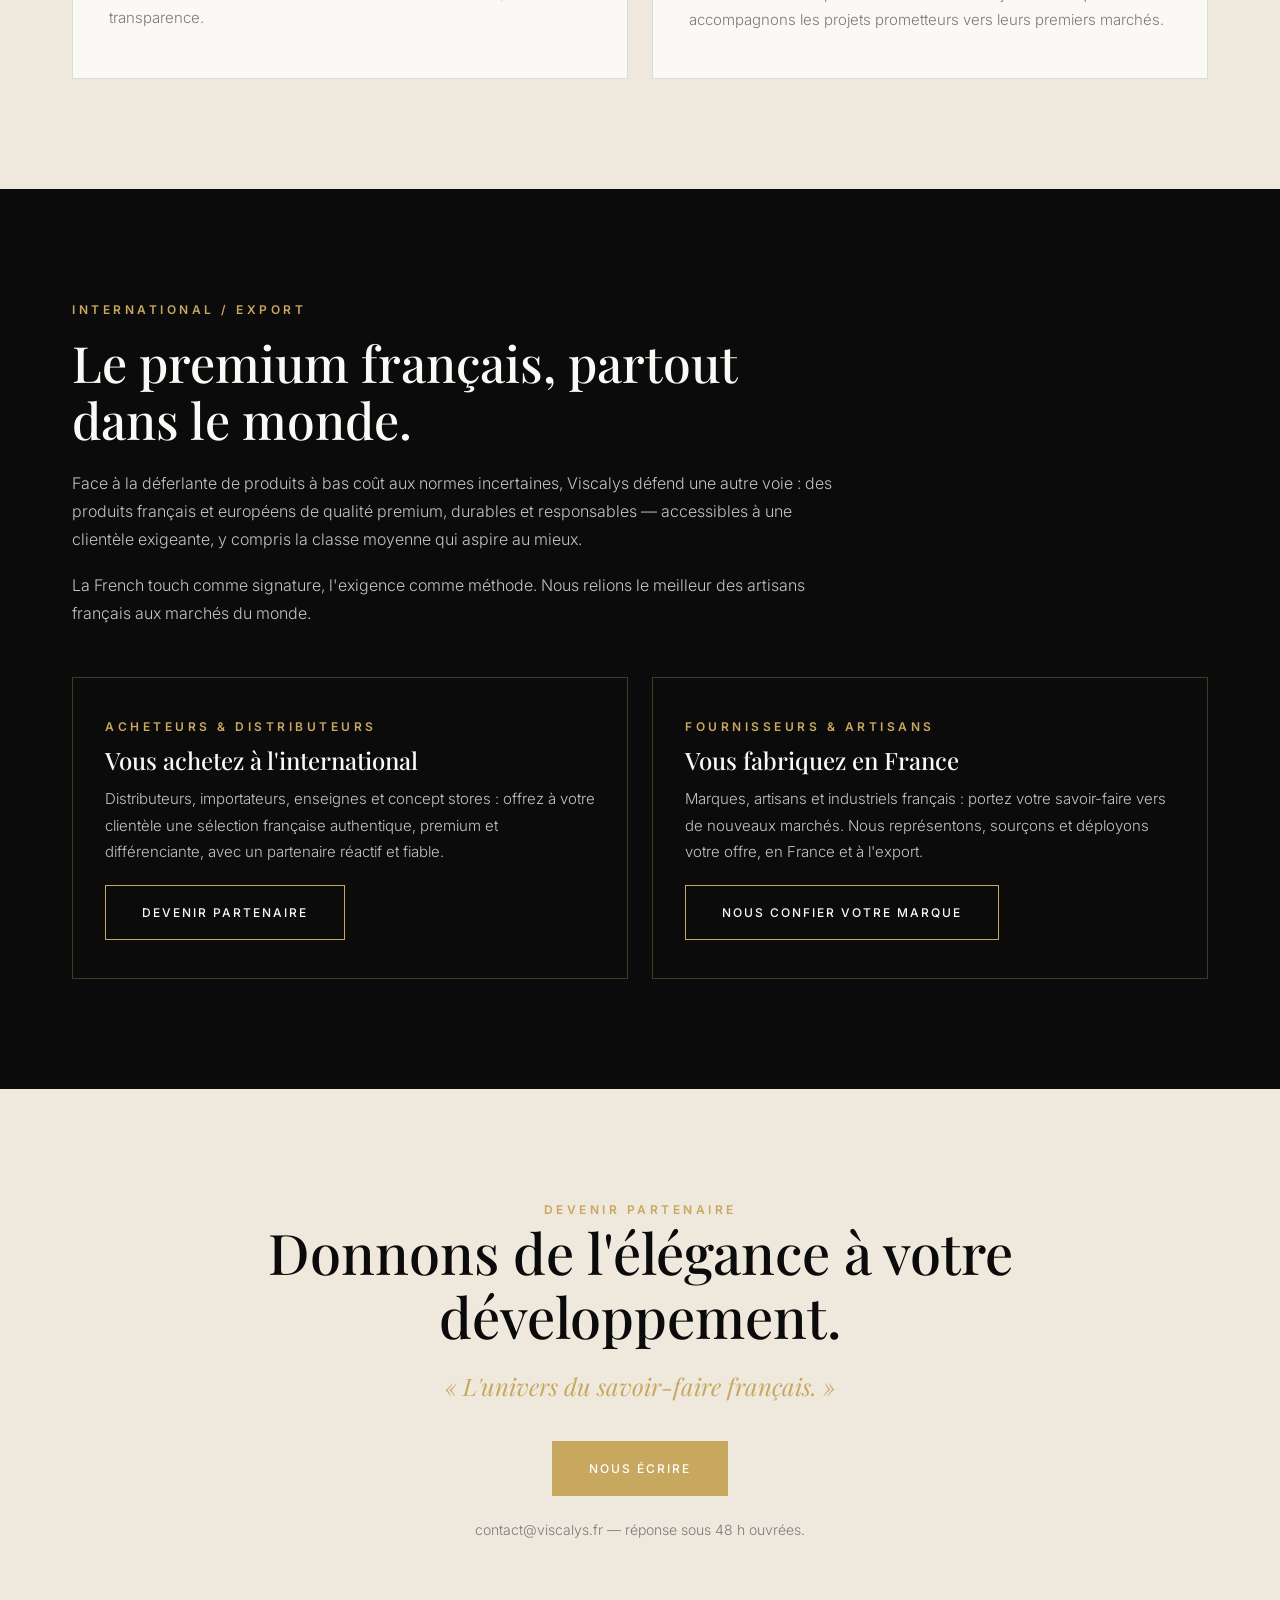
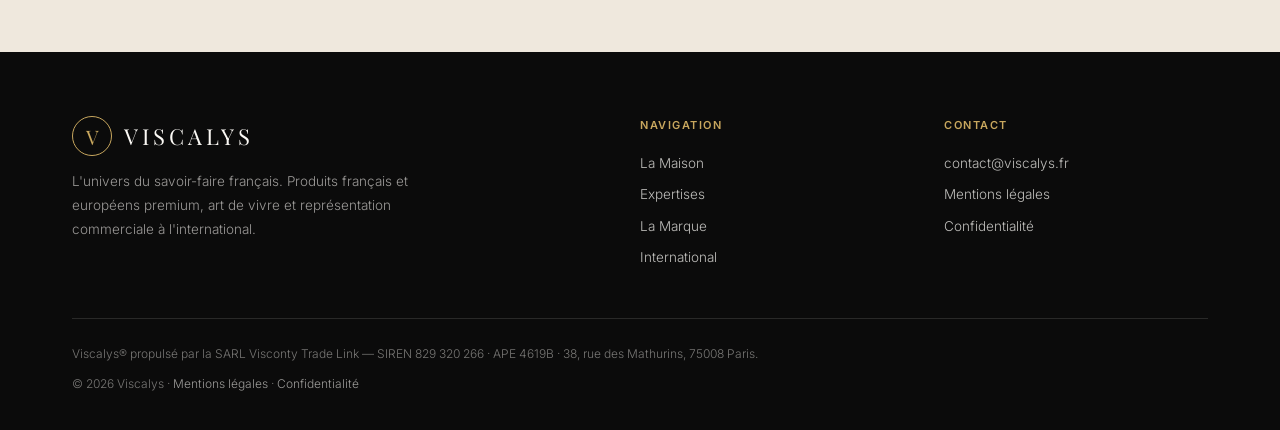
==== commit 5ea921fb: "Add files via upload" ====
--- a/index.html
+++ b/index.html
@@ -57,13 +57,13 @@
   .hero{ min-height:100vh; display:flex; align-items:center; position:relative;
     background:radial-gradient(circle at 75% 25%, #fff 0%, var(--beige) 55%); }
   .hero-inner{ position:relative; z-index:2; max-width:780px; }
-  .hero .badge-logo{ width:220px; height:220px; border-radius:50%;
+  .badge-logo{ width:260px; height:260px; border-radius:50%;
     background:linear-gradient(135deg,#e0c894 0%, var(--gold) 45%, #b6924a 100%);
     display:flex; flex-direction:column; align-items:center; justify-content:center; text-align:center;
-    margin-bottom:38px; box-shadow:0 20px 45px rgba(11,11,11,.20); border:1px solid rgba(11,11,11,.12); }
-  .hero .badge-logo .name{ font-family:var(--serif); color:var(--black); font-size:36px; letter-spacing:1px; line-height:1; font-weight:600; }
-  .hero .badge-logo .rule{ width:56px; height:1px; background:rgba(11,11,11,.45); margin:10px 0; }
-  .hero .badge-logo .tag{ font-family:var(--sans); color:var(--black); font-size:10px; letter-spacing:1.5px; text-transform:uppercase; max-width:160px; line-height:1.5; font-weight:500; }
+    margin:0 auto; box-shadow:0 20px 45px rgba(11,11,11,.35); border:1px solid rgba(11,11,11,.12); }
+  .badge-logo .name{ font-family:var(--serif); color:var(--black); font-size:42px; letter-spacing:1px; line-height:1; font-weight:600; }
+  .badge-logo .rule{ width:56px; height:1px; background:rgba(11,11,11,.45); margin:12px 0; }
+  .badge-logo .tag{ font-family:var(--sans); color:var(--black); font-size:11px; letter-spacing:1.5px; text-transform:uppercase; max-width:180px; line-height:1.6; font-weight:500; }
   .hero h1{ font-size:clamp(40px,7vw,80px); font-weight:500; letter-spacing:.5px; color:var(--black); }
   .hero .slogan{ font-family:var(--serif); font-style:italic; font-size:clamp(20px,3vw,30px); color:var(--gold); margin:18px 0 24px; }
   .hero p.lead{ font-size:18px; max-width:580px; color:var(--grey); font-weight:300; }
@@ -168,11 +168,6 @@
 <!-- HERO -->
 <section class="hero">
   <div class="wrap hero-inner">
-    <div class="badge-logo">
-      <div class="name">Viscalys</div>
-      <div class="rule"></div>
-      <div class="tag" data-fr="Là où le naturel devient élégance" data-en="Where the natural becomes elegance">Là où le naturel devient élégance</div>
-    </div>
     <div class="eyebrow" data-fr="Maison française premium · Vocation internationale" data-en="Premium French house · International vocation">Maison française premium · Vocation internationale</div>
     <h1 data-fr="L'élégance française,<br>du naturel à l'exceptionnel." data-en="French elegance,<br>from the natural to the exceptional.">L'élégance française,<br>du naturel à l'exceptionnel.</h1>
     <div class="slogan" data-fr="« L'univers du savoir-faire français. »" data-en="“The world of French savoir-faire.”">« L'univers du savoir-faire français. »</div>
@@ -204,7 +199,11 @@
 <section id="marque">
   <div class="wrap">
     <div class="split reveal">
-      <div class="visual"><div class="ph" data-fr="[ Visuel — univers Viscalys :<br>décoration, senteurs, art de vivre ]" data-en="[ Visual — Viscalys world:<br>décor, fragrance, art of living ]">[ Visuel — univers Viscalys :<br>décoration, senteurs, art de vivre ]</div></div>
+      <div class="visual"><div class="badge-logo">
+        <div class="name">Viscalys</div>
+        <div class="rule"></div>
+        <div class="tag" data-fr="Là où le naturel devient élégance" data-en="Where the natural becomes elegance">Là où le naturel devient élégance</div>
+      </div></div>
       <div class="txt">
         <div class="eyebrow" data-fr="Viscalys · Art de vivre" data-en="Viscalys · Art of living">Viscalys · Art de vivre</div>
         <h2 data-fr="L'art de vivre à la française" data-en="The French art of living">L'art de vivre à la française</h2>
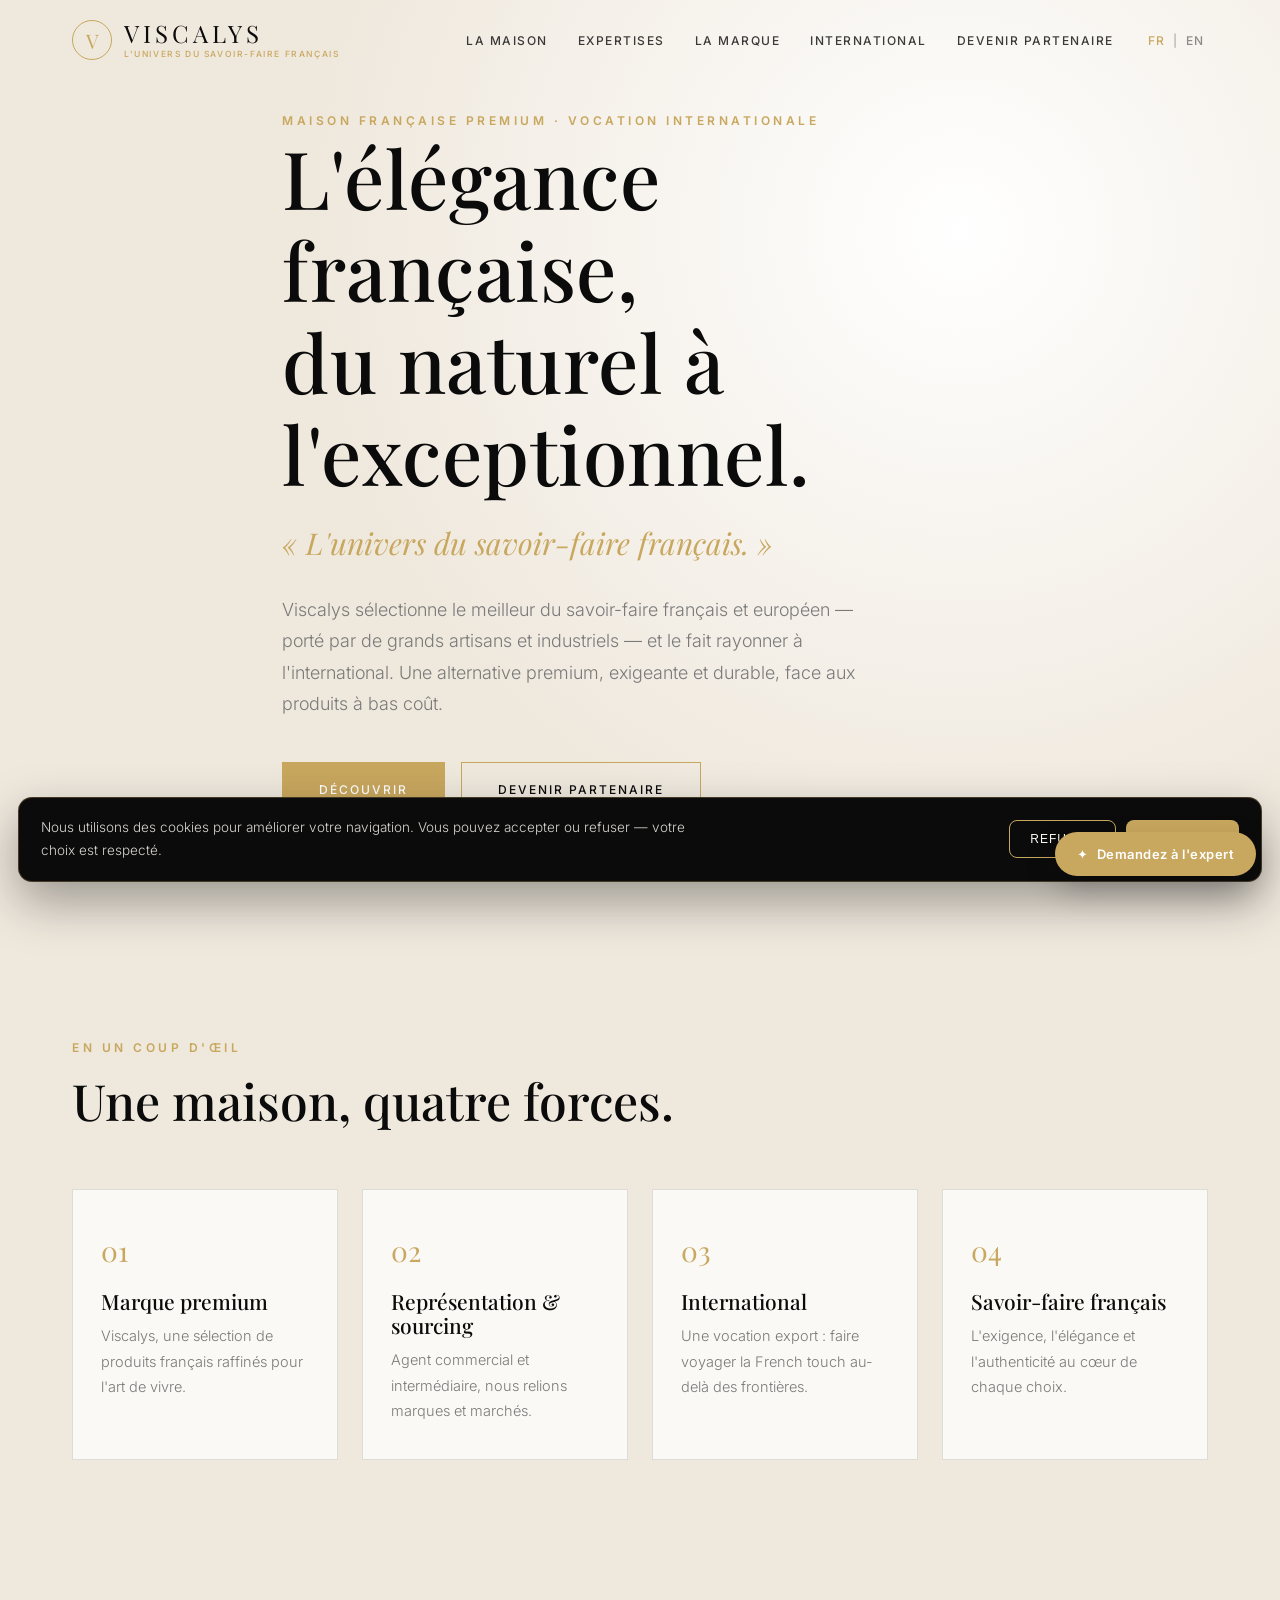
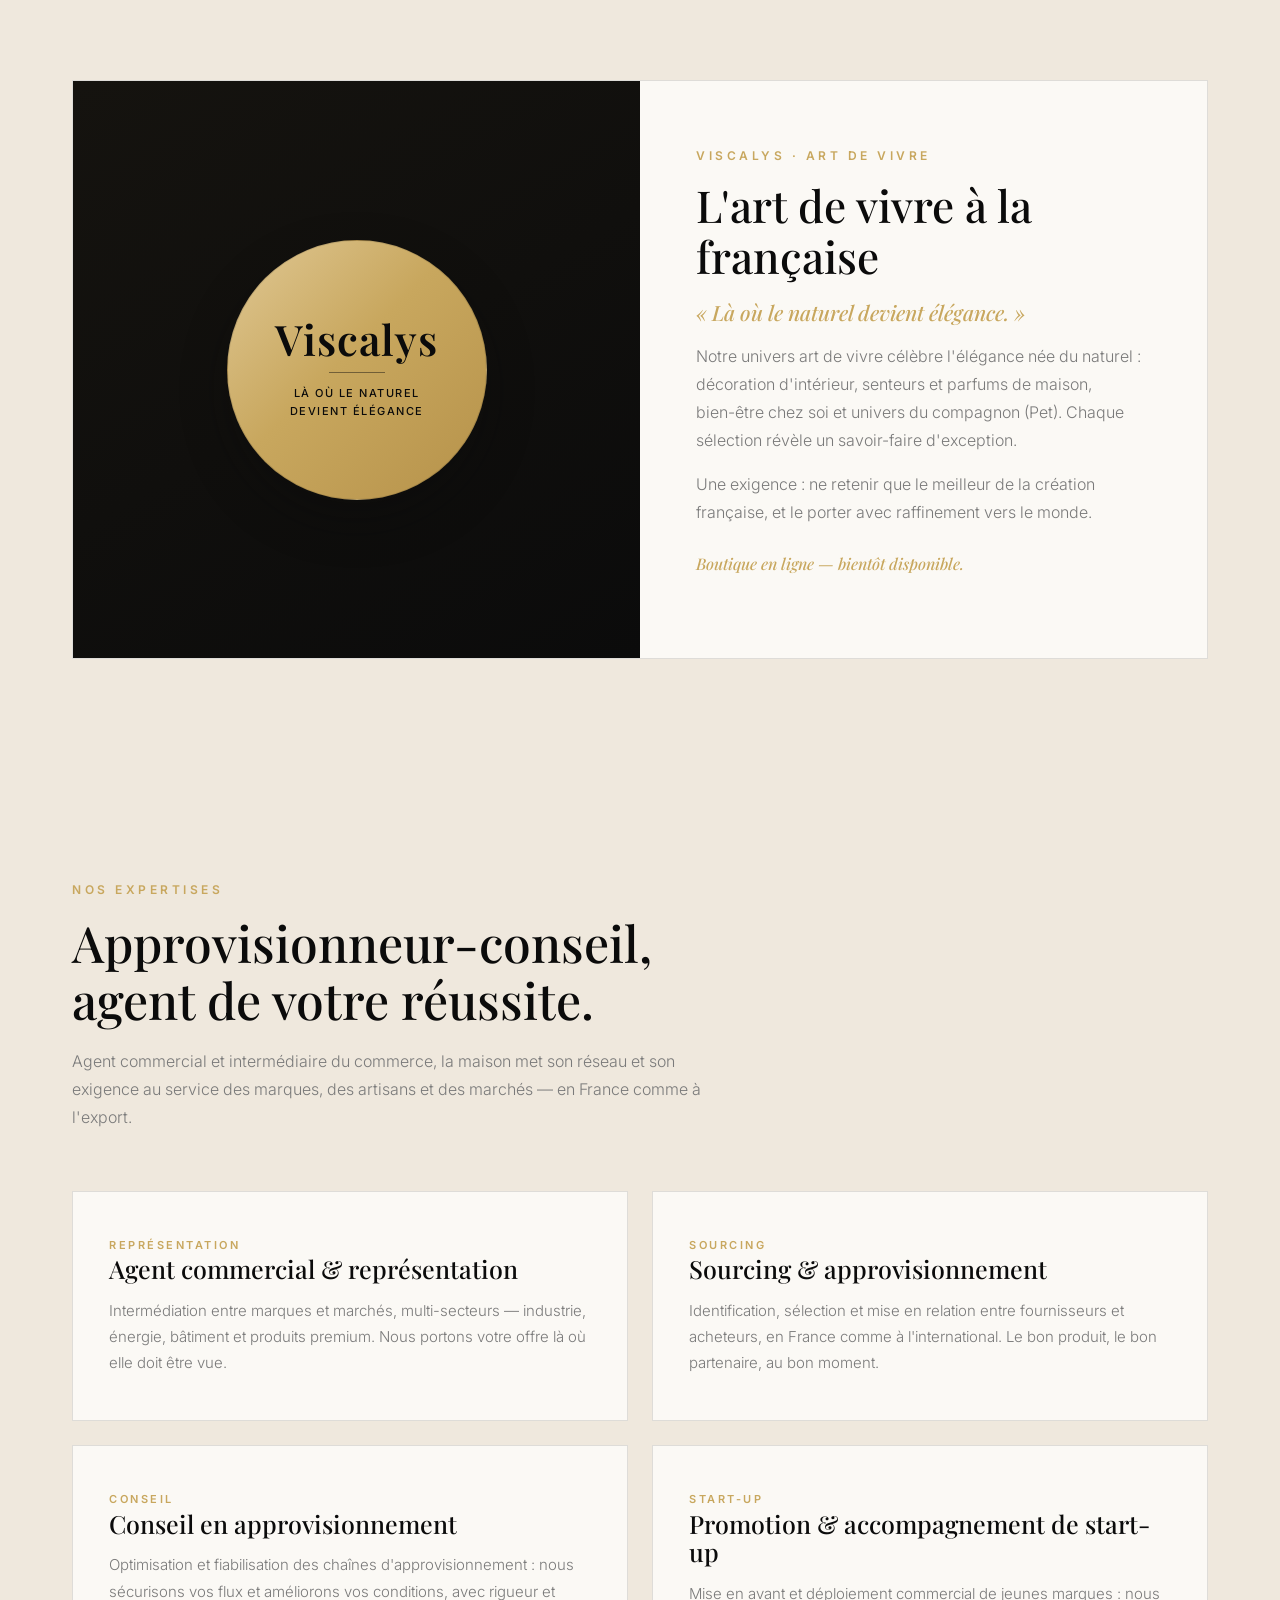
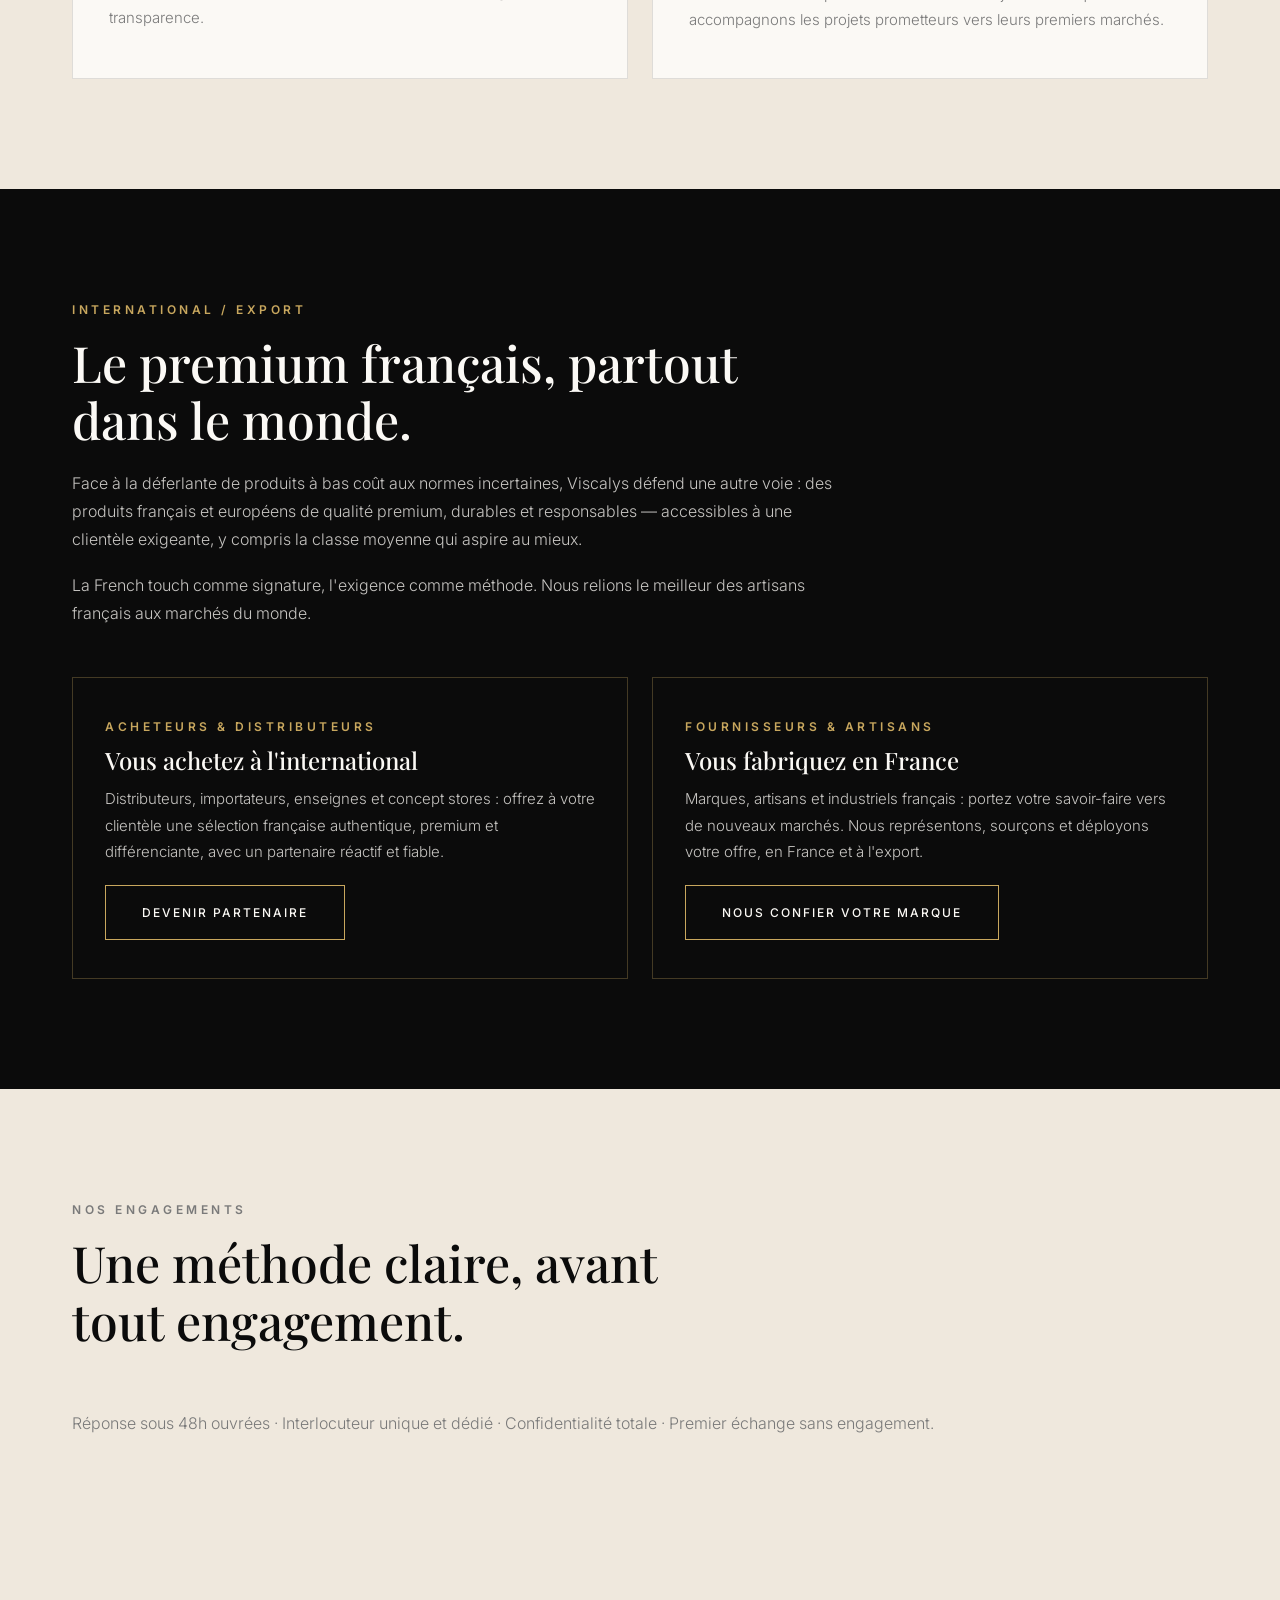
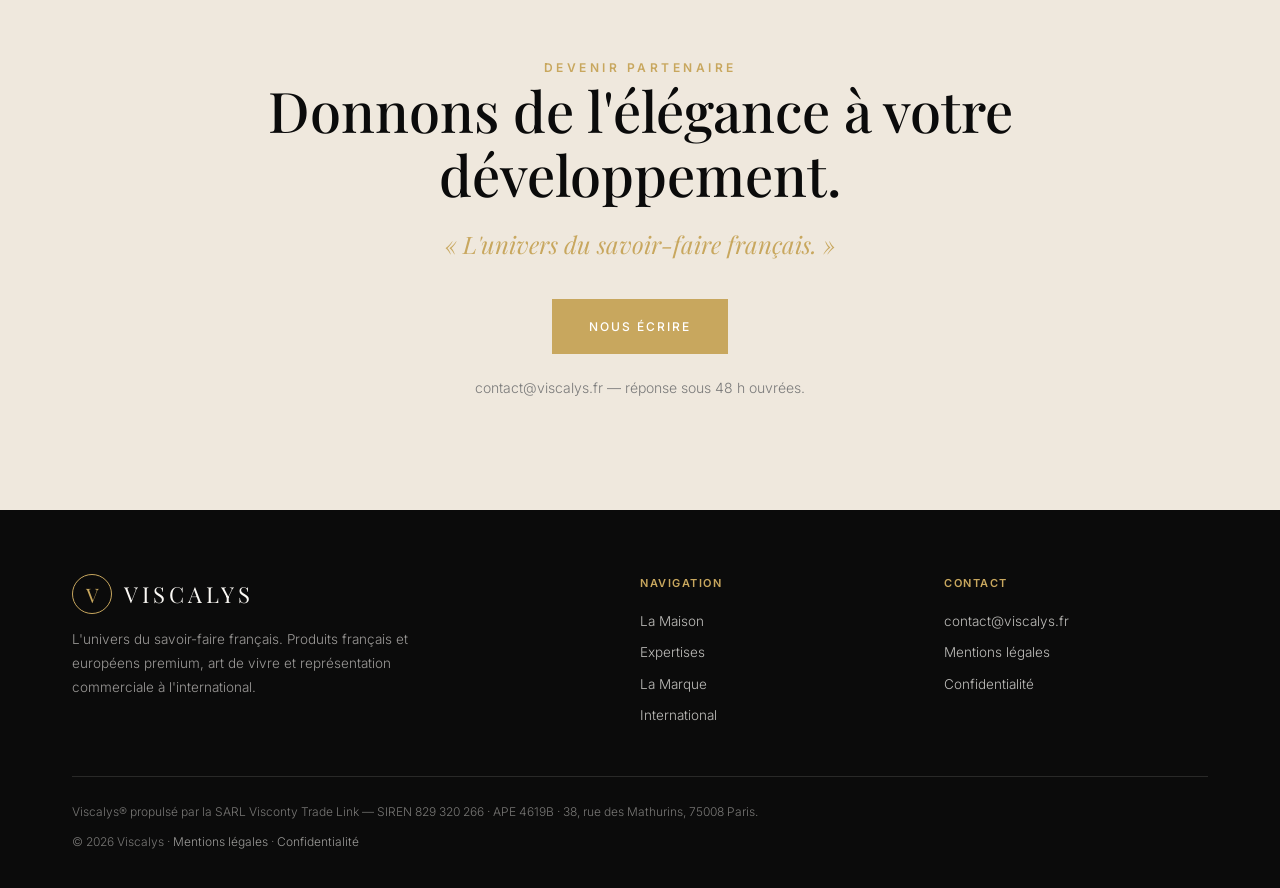
==== commit 1238c247: "Ajoute la section Nos engagements avant le CTA final" ====
--- a/index.html
+++ b/index.html
@@ -145,6 +145,7 @@
     .menu.open{ display:flex; position:absolute; top:62px; left:0; right:0; flex-direction:column; background:rgba(239,232,221,.98); padding:24px 32px; gap:18px; border-bottom:1px solid var(--line); }
   }
 </style>
+  <noscript><style>.reveal{opacity:1!important;transform:none!important}</style></noscript>
 </head>
 <body>
 
@@ -259,13 +260,23 @@
   </div>
 </section>
 
+<section class="reveal">
+<div class="wrap">
+<div class="sec-head center">
+<p class="eyebrow">Nos engagements</p>
+<h2>Une méthode claire, avant tout engagement.</h2>
+</div>
+<p class="muted">Réponse sous 48h ouvrées · Interlocuteur unique et dédié · Confidentialité totale · Premier échange sans engagement.</p>
+</div>
+</section>
+
 <!-- CTA FINAL -->
 <section id="contact" class="final">
   <div class="wrap reveal">
     <div class="eyebrow" data-fr="Devenir partenaire" data-en="Become a partner">Devenir partenaire</div>
     <h2 data-fr="Donnons de l'élégance à votre développement." data-en="Let's bring elegance to your growth.">Donnons de l'élégance à votre développement.</h2>
     <div class="slogan" data-fr="« L'univers du savoir-faire français. »" data-en="“The world of French savoir-faire.”">« L'univers du savoir-faire français. »</div>
-    <a class="btn btn-primary" href="mailto:contact@viscalys.fr" data-fr="Nous écrire" data-en="Contact us">Nous écrire</a>
+    <a class="btn btn-primary" href="contact.html" data-fr="Nous écrire" data-en="Contact us">Nous écrire</a>
     <p class="muted" style="margin-top:22px; font-size:14px" data-fr="contact@viscalys.fr — réponse sous 48 h ouvrées." data-en="contact@viscalys.fr — reply within 48 business hours.">contact@viscalys.fr — réponse sous 48 h ouvrées.</p>
   </div>
 </section>
@@ -287,7 +298,7 @@
       </div>
       <div>
         <h4 data-fr="Contact" data-en="Contact">Contact</h4>
-        <a href="mailto:contact@viscalys.fr">contact@viscalys.fr</a>
+        <a href="contact.html">contact@viscalys.fr</a>
         <a href="mentions-legales.html" data-fr="Mentions légales" data-en="Legal notice">Mentions légales</a>
         <a href="confidentialite.html" data-fr="Confidentialité" data-en="Privacy">Confidentialité</a>
       </div>
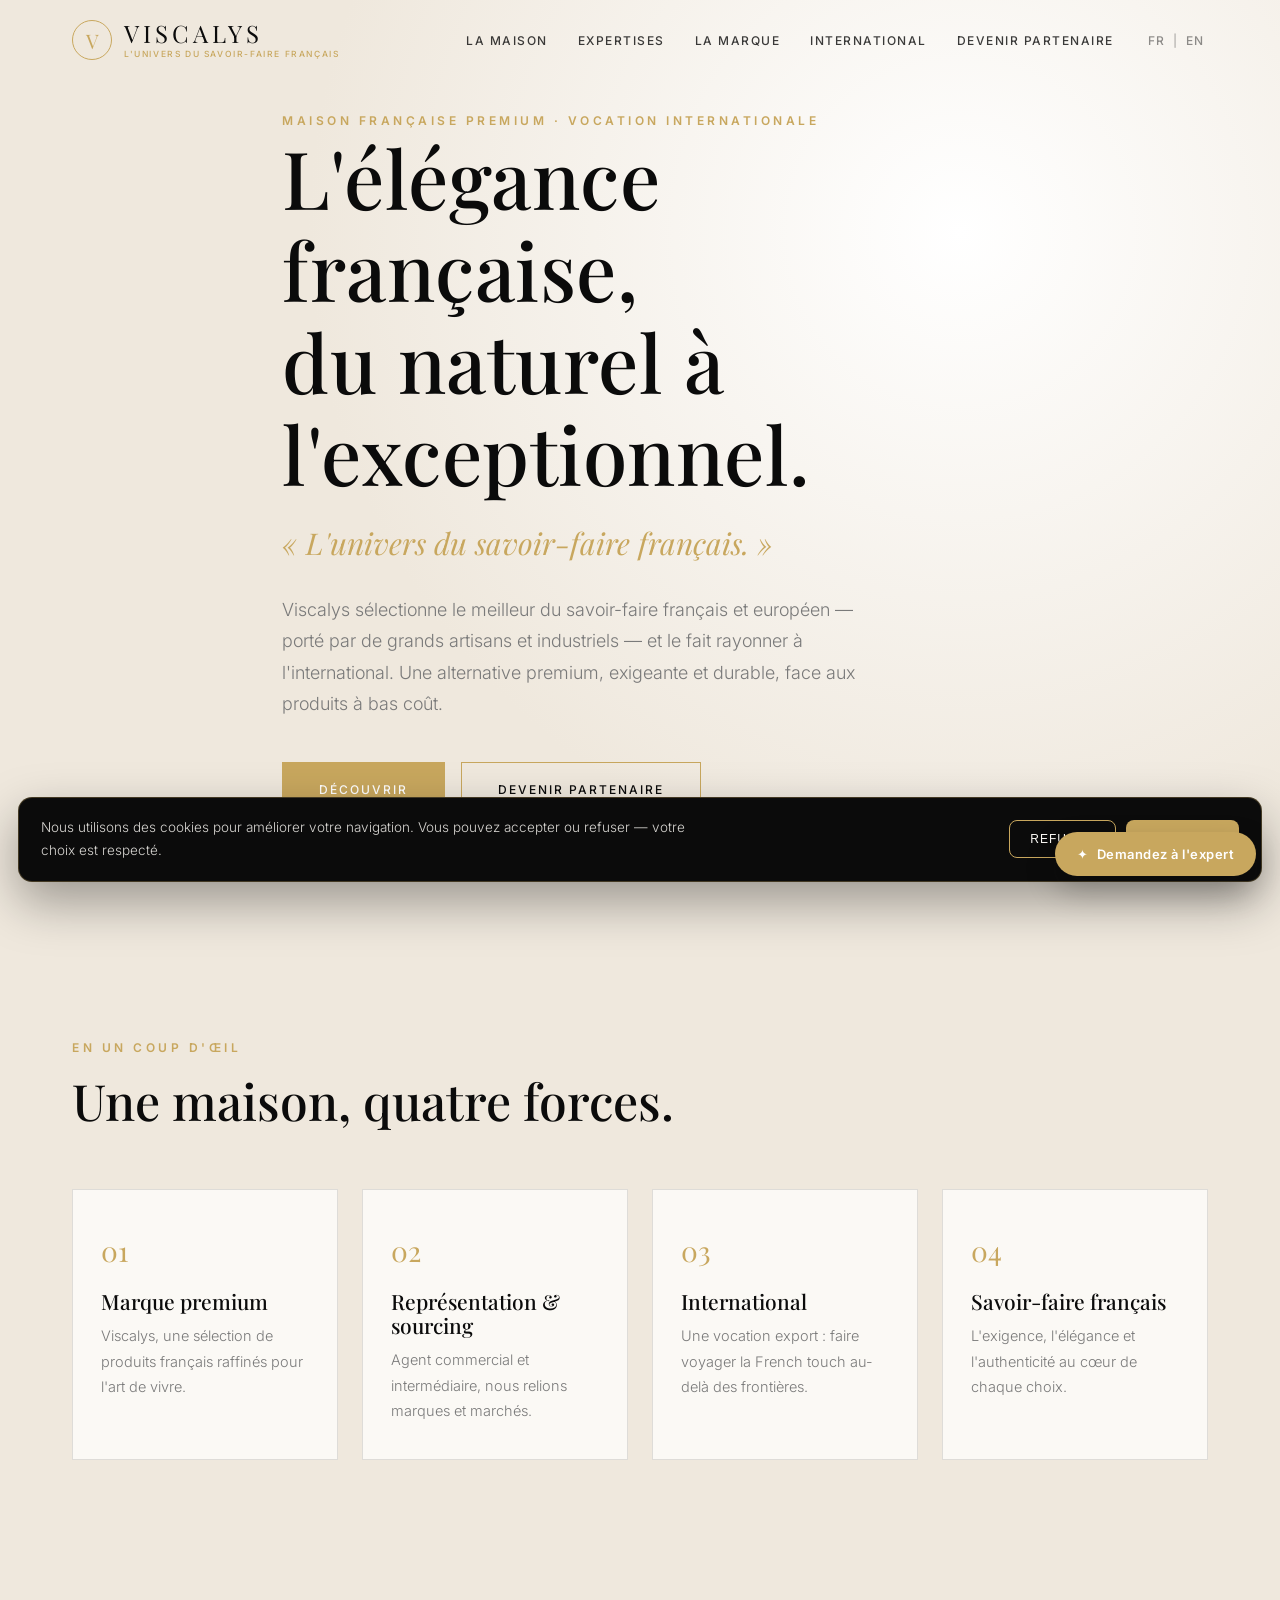
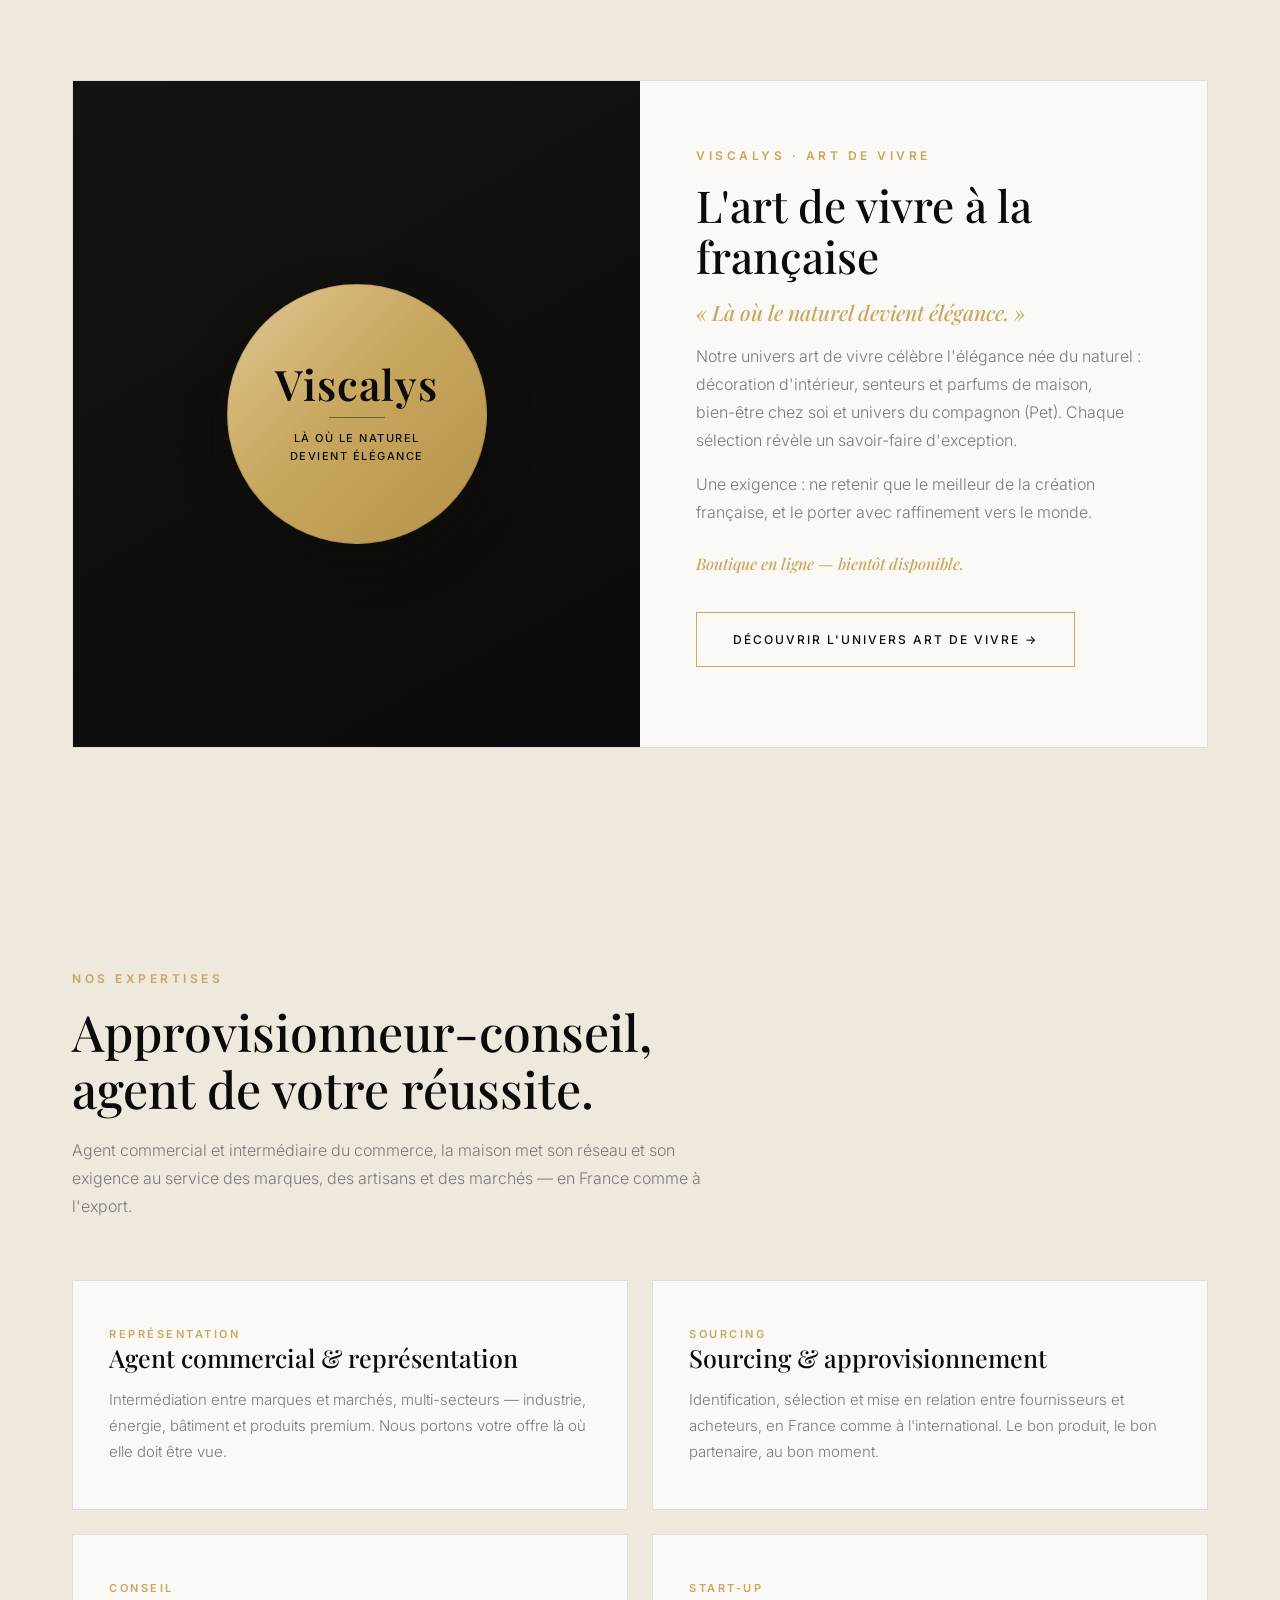
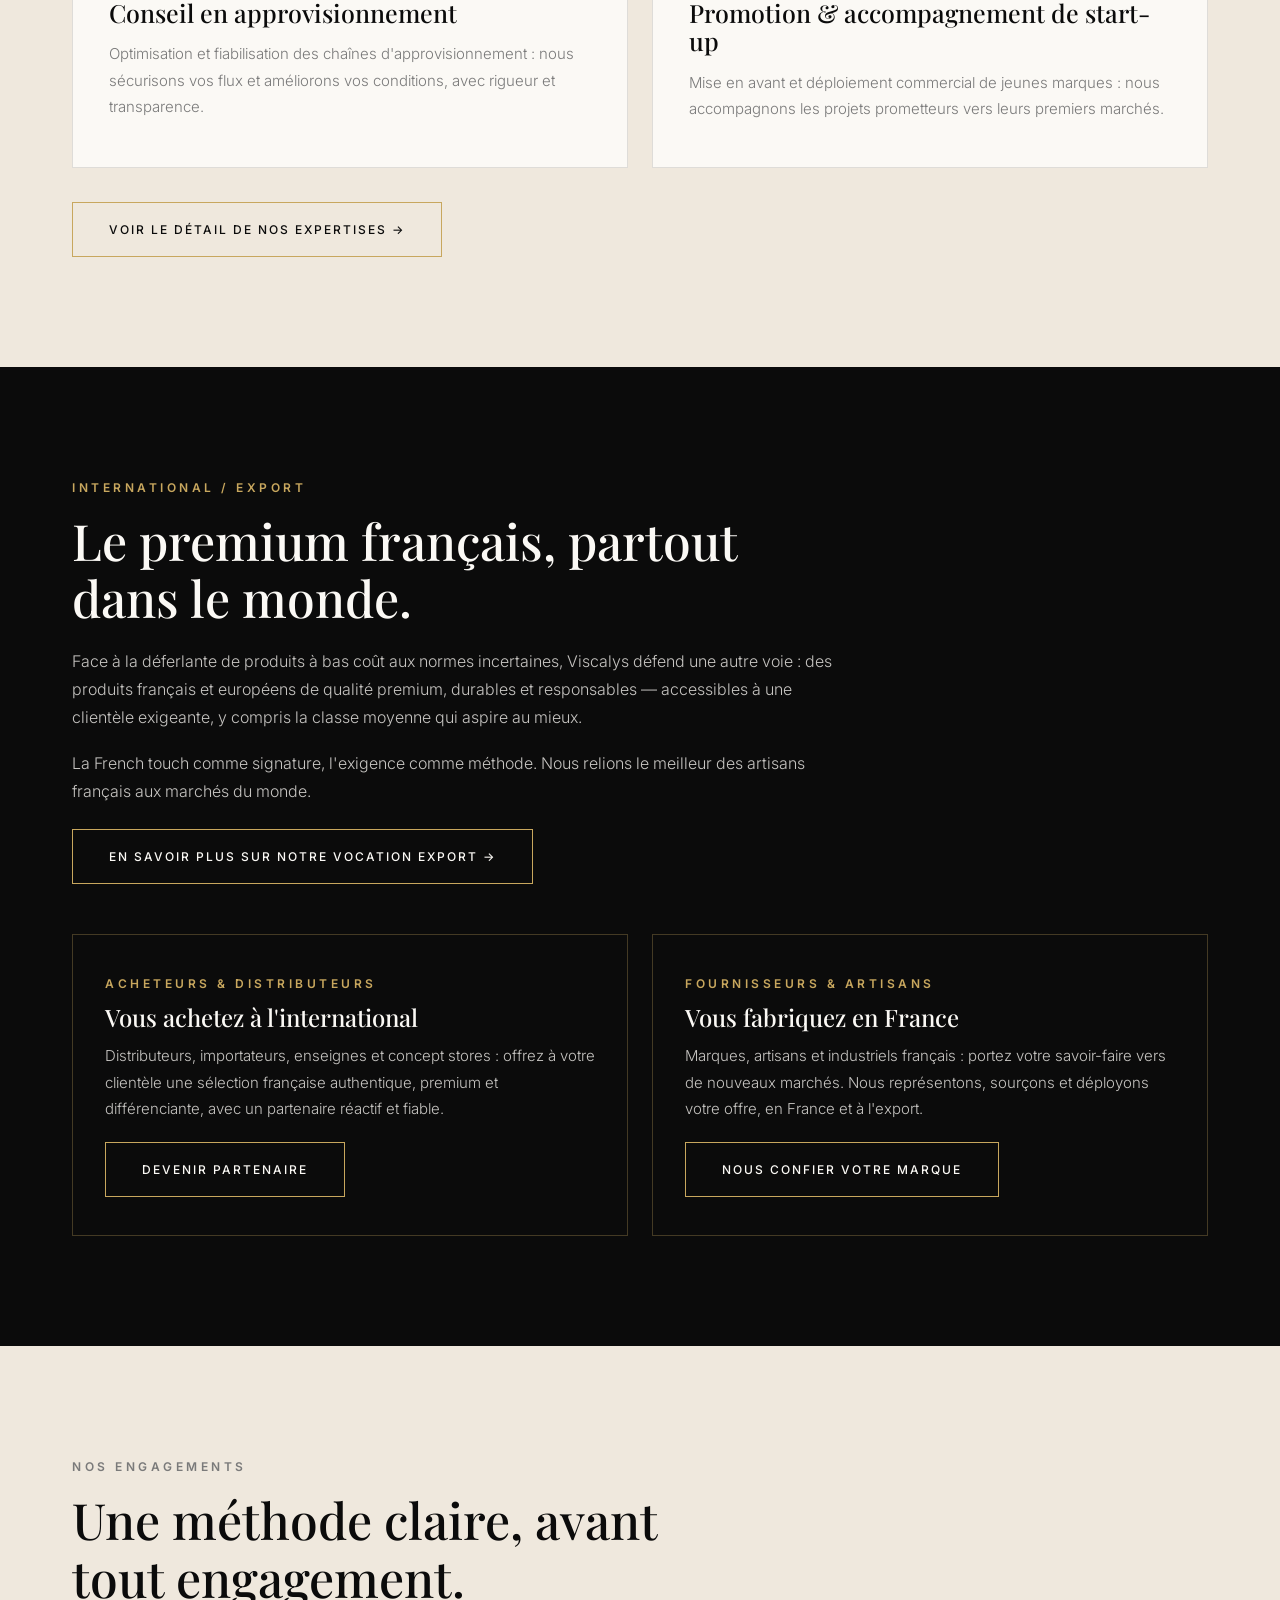
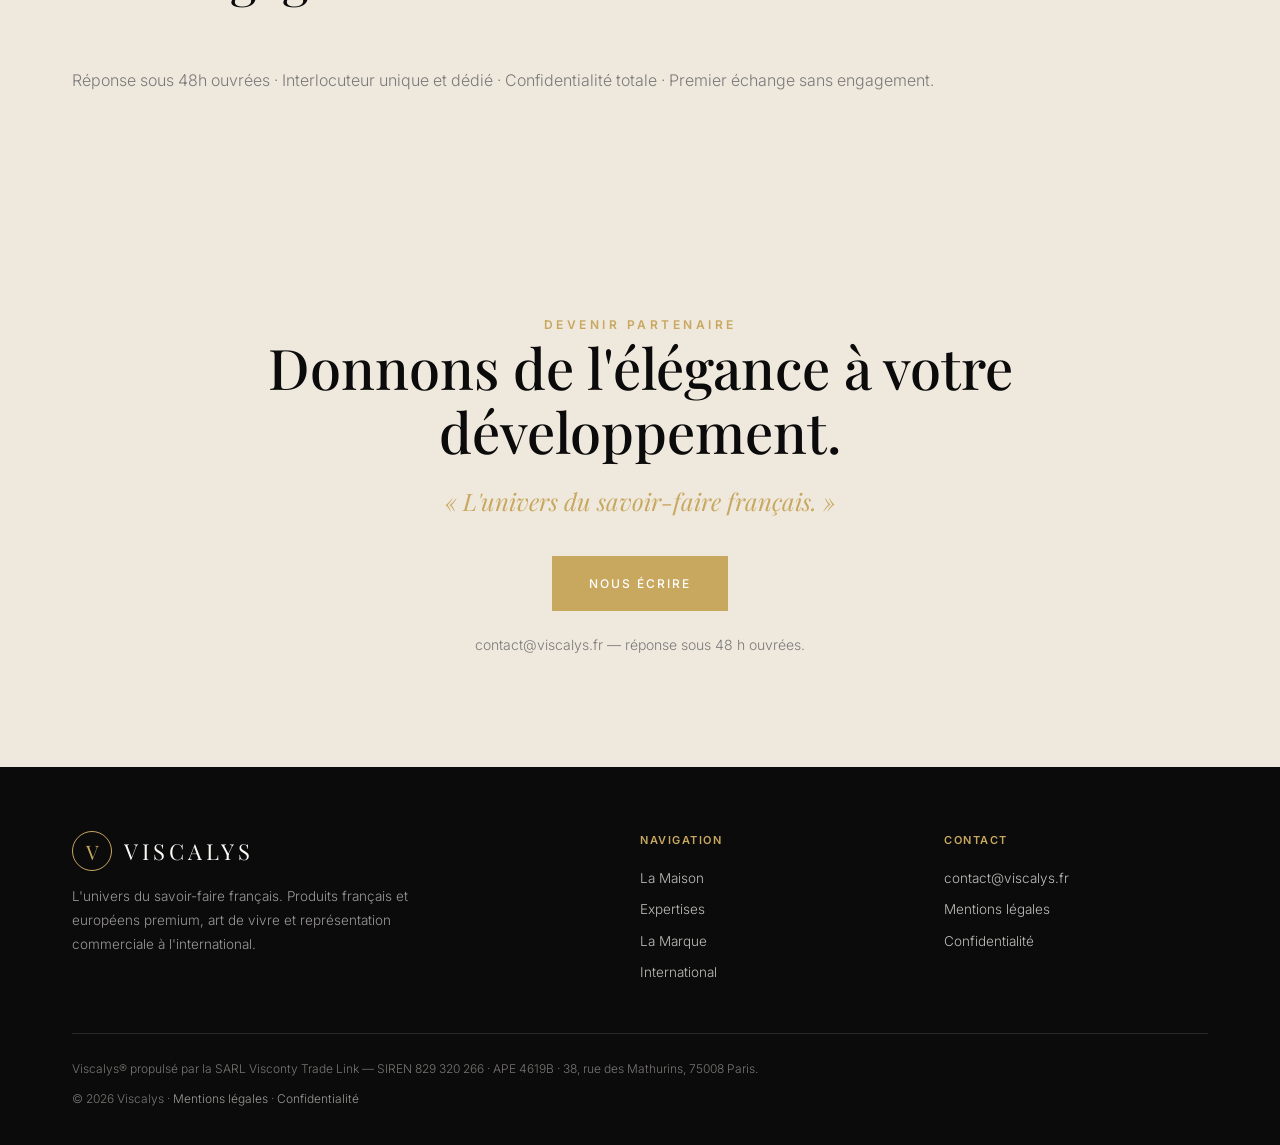
==== commit fddfdaa1: "Update index.html with SEO and language changes" ====
--- a/index.html
+++ b/index.html
@@ -3,8 +3,22 @@
 <head>
 <meta charset="UTF-8">
 <meta name="viewport" content="width=device-width, initial-scale=1.0">
-<title>Viscalys — L'univers du savoir-faire français | Maison française premium</title>
+<title>Viscalys — L'univers du savoir-faire français</title>
 <meta name="description" content="Viscalys, marque premium de Visconty Trade Link : produits français premium, art de vivre, représentation commerciale et sourcing à l'international.">
+<link rel="canonical" href="https://www.viscalys.fr/">
+<link rel="alternate" hreflang="fr" href="https://www.viscalys.fr/">
+<link rel="alternate" hreflang="en" href="https://www.viscalys.fr/en/">
+<link rel="alternate" hreflang="x-default" href="https://www.viscalys.fr/">
+<meta property="og:type" content="website">
+<meta property="og:site_name" content="Viscalys">
+<meta property="og:locale" content="fr_FR">
+<meta property="og:locale:alternate" content="en_US">
+<meta property="og:url" content="https://www.viscalys.fr/">
+<meta property="og:title" content="Viscalys — L'univers du savoir-faire français">
+<meta property="og:description" content="Viscalys, marque premium de Visconty Trade Link : produits français premium, art de vivre, représentation commerciale et sourcing à l'international.">
+<meta name="twitter:card" content="summary">
+<meta name="twitter:title" content="Viscalys — L'univers du savoir-faire français">
+<meta name="twitter:description" content="Viscalys, marque premium de Visconty Trade Link : produits français premium, art de vivre, représentation commerciale et sourcing à l'international.">
 <script type="application/ld+json">
 {
   "@context":"https://schema.org",
@@ -49,8 +63,9 @@
   .menu{ display:flex; gap:30px; align-items:center; font-size:12px; letter-spacing:1.5px; text-transform:uppercase; font-weight:500; }
   .menu a{ color:var(--black); opacity:.8; transition:.3s; } .menu a:hover{ opacity:1; color:var(--gold); }
   .lang{ display:flex; gap:4px; align-items:center; }
-  .lang button{ background:none; border:none; color:var(--black); opacity:.45; cursor:pointer; font-family:var(--sans); font-size:12px; letter-spacing:1px; font-weight:500; padding:4px; }
-  .lang button.active{ opacity:1; color:var(--gold); }
+  .lang a,.lang span.active{ background:none; border:none; color:var(--black); opacity:.45; cursor:pointer; font-family:var(--sans); font-size:12px; letter-spacing:1px; font-weight:500; padding:4px; }
+  .lang .active{ opacity:1; color:var(--gold); }
+  .lang a:hover{ opacity:1; }
   .burger{ display:none; background:none;border:none;color:var(--black);font-size:24px;cursor:pointer; }
 
   /* Hero */
@@ -82,7 +97,7 @@
 
   /* Piliers */
   .pillars{ display:grid; grid-template-columns:repeat(4,1fr); gap:24px; }
-  .pillar{ background:var(--cream); border:1px solid var(--line); padding:36px 28px; transition:.4s; }
+  .pillar{ background:var(--cream); border:1px solid var(--line); padding:36px 28px; transition:.4s; display:block; }
   .pillar:hover{ border-color:var(--gold); transform:translateY(-6px); box-shadow:0 20px 40px rgba(11,11,11,.06); }
   .pillar .n{ font-family:var(--serif); font-size:28px; color:var(--gold); }
   .pillar h3{ font-size:21px; margin:14px 0 10px; }
@@ -153,13 +168,13 @@
   <div class="wrap nav">
     <a class="logo" href="#"><span class="mono">V</span><span class="logo-txt">Viscalys<small data-fr="L'univers du savoir-faire français" data-en="The world of French savoir-faire">L'univers du savoir-faire français</small></span></a>
     <nav class="menu" id="menu">
-      <a href="#maison" data-fr="La Maison" data-en="The House">La Maison</a>
+      <a href="maison.html" data-fr="La Maison" data-en="The House">La Maison</a>
       <a href="#expertises" data-fr="Expertises" data-en="Expertise">Expertises</a>
       <a href="#marque" data-fr="La Marque" data-en="The Brand">La Marque</a>
       <a href="#international" data-fr="International" data-en="International">International</a>
       <a href="#contact" data-fr="Devenir partenaire" data-en="Become a partner">Devenir partenaire</a>
       <span class="lang">
-        <button data-l="fr" class="active" onclick="setLang('fr')">FR</button><span style="opacity:.3">|</span><button data-l="en" onclick="setLang('en')">EN</button>
+        <span class="active" data-l="fr">FR</span><span style="opacity:.3">|</span><a href="en/index.html" data-l="en">EN</a>
       </span>
     </nav>
     <button class="burger" onclick="document.getElementById('menu').classList.toggle('open')">☰</button>
@@ -188,10 +203,10 @@
       <h2 data-fr="Une maison, quatre forces." data-en="One house, four strengths.">Une maison, quatre forces.</h2>
     </div>
     <div class="pillars">
-      <div class="pillar reveal"><div class="n">01</div><h3 data-fr="Marque premium" data-en="Premium brand">Marque premium</h3><p data-fr="Viscalys, une sélection de produits français raffinés pour l'art de vivre." data-en="Viscalys, a curation of refined French products for the art of living.">Viscalys, une sélection de produits français raffinés pour l'art de vivre.</p></div>
-      <div class="pillar reveal"><div class="n">02</div><h3 data-fr="Représentation & sourcing" data-en="Representation & sourcing">Représentation & sourcing</h3><p data-fr="Agent commercial et intermédiaire, nous relions marques et marchés." data-en="As commercial agent and intermediary, we connect brands and markets.">Agent commercial et intermédiaire, nous relions marques et marchés.</p></div>
-      <div class="pillar reveal"><div class="n">03</div><h3 data-fr="International" data-en="International">International</h3><p data-fr="Une vocation export : faire voyager la French touch au-delà des frontières." data-en="An export vocation: carrying the French touch beyond borders.">Une vocation export : faire voyager la French touch au-delà des frontières.</p></div>
-      <div class="pillar reveal"><div class="n">04</div><h3 data-fr="Savoir-faire français" data-en="French savoir-faire">Savoir-faire français</h3><p data-fr="L'exigence, l'élégance et l'authenticité au cœur de chaque choix." data-en="Excellence, elegance and authenticity at the heart of every choice.">L'exigence, l'élégance et l'authenticité au cœur de chaque choix.</p></div>
+      <a class="pillar reveal" href="art-de-vivre.html"><div class="n">01</div><h3 data-fr="Marque premium" data-en="Premium brand">Marque premium</h3><p data-fr="Viscalys, une sélection de produits français raffinés pour l'art de vivre." data-en="Viscalys, a curation of refined French products for the art of living.">Viscalys, une sélection de produits français raffinés pour l'art de vivre.</p></a>
+      <a class="pillar reveal" href="expertises.html"><div class="n">02</div><h3 data-fr="Représentation & sourcing" data-en="Representation & sourcing">Représentation & sourcing</h3><p data-fr="Agent commercial et intermédiaire, nous relions marques et marchés." data-en="As commercial agent and intermediary, we connect brands and markets.">Agent commercial et intermédiaire, nous relions marques et marchés.</p></a>
+      <a class="pillar reveal" href="international.html"><div class="n">03</div><h3 data-fr="International" data-en="International">International</h3><p data-fr="Une vocation export : faire voyager la French touch au-delà des frontières." data-en="An export vocation: carrying the French touch beyond borders.">Une vocation export : faire voyager la French touch au-delà des frontières.</p></a>
+      <a class="pillar reveal" href="maison.html"><div class="n">04</div><h3 data-fr="Savoir-faire français" data-en="French savoir-faire">Savoir-faire français</h3><p data-fr="L'exigence, l'élégance et l'authenticité au cœur de chaque choix." data-en="Excellence, elegance and authenticity at the heart of every choice.">L'exigence, l'élégance et l'authenticité au cœur de chaque choix.</p></a>
     </div>
   </div>
 </section>
@@ -212,6 +227,7 @@
         <p data-fr="Notre univers art de vivre célèbre l'élégance née du naturel : décoration d'intérieur, senteurs et parfums de maison, bien-être chez soi et univers du compagnon (Pet). Chaque sélection révèle un savoir-faire d'exception." data-en="Our art-of-living world celebrates the elegance born from the natural: interior décor, home fragrance, well-being at home and the pet universe. Every selection reveals exceptional craftsmanship.">Notre univers art de vivre célèbre l'élégance née du naturel : décoration d'intérieur, senteurs et parfums de maison, bien-être chez soi et univers du compagnon (Pet). Chaque sélection révèle un savoir-faire d'exception.</p>
         <p data-fr="Une exigence : ne retenir que le meilleur de la création française, et le porter avec raffinement vers le monde." data-en="One standard: to retain only the finest of French creation, and carry it with refinement to the world.">Une exigence : ne retenir que le meilleur de la création française, et le porter avec raffinement vers le monde.</p>
         <p style="margin-top:8px"><span class="gold serif" style="font-style:italic" data-fr="Boutique en ligne — bientôt disponible." data-en="Online boutique — coming soon.">Boutique en ligne — bientôt disponible.</span></p>
+        <p style="margin-top:18px"><a class="btn btn-ghost" href="art-de-vivre.html" data-fr="Découvrir l'univers Art de vivre →" data-en="Discover the Art of living universe →">Découvrir l'univers Art de vivre →</a></p>
       </div>
     </div>
   </div>
@@ -231,6 +247,7 @@
       <div class="card reveal"><div class="tag" data-fr="Conseil" data-en="Advisory">Conseil</div><h3 data-fr="Conseil en approvisionnement" data-en="Procurement advisory">Conseil en approvisionnement</h3><p data-fr="Optimisation et fiabilisation des chaînes d'approvisionnement : nous sécurisons vos flux et améliorons vos conditions, avec rigueur et transparence." data-en="Optimising and securing supply chains: we safeguard your flows and improve your terms, with rigour and transparency.">Optimisation et fiabilisation des chaînes d'approvisionnement : nous sécurisons vos flux et améliorons vos conditions, avec rigueur et transparence.</p></div>
       <div class="card reveal"><div class="tag" data-fr="Start-up" data-en="Start-ups">Start-up</div><h3 data-fr="Promotion & accompagnement de start-up" data-en="Start-up promotion & support">Promotion & accompagnement de start-up</h3><p data-fr="Mise en avant et déploiement commercial de jeunes marques : nous accompagnons les projets prometteurs vers leurs premiers marchés." data-en="Showcasing and commercially deploying young brands: we guide promising projects toward their first markets.">Mise en avant et déploiement commercial de jeunes marques : nous accompagnons les projets prometteurs vers leurs premiers marchés.</p></div>
     </div>
+    <p style="margin-top:34px"><a class="btn btn-ghost" href="expertises.html" data-fr="Voir le détail de nos expertises →" data-en="See the detail of our expertise →">Voir le détail de nos expertises →</a></p>
   </div>
 </section>
 
@@ -242,6 +259,7 @@
       <h2 data-fr="Le premium français, partout dans le monde." data-en="French premium, everywhere in the world.">Le premium français, partout dans le monde.</h2>
       <p data-fr="Face à la déferlante de produits à bas coût aux normes incertaines, Viscalys défend une autre voie : des produits français et européens de qualité premium, durables et responsables — accessibles à une clientèle exigeante, y compris la classe moyenne qui aspire au mieux." data-en="Against the flood of low-cost goods with uncertain standards, Viscalys stands for another way: premium-quality French and European products, durable and responsible — accessible to a discerning clientele, including the middle class that aspires to better.">Face à la déferlante de produits à bas coût aux normes incertaines, Viscalys défend une autre voie : des produits français et européens de qualité premium, durables et responsables — accessibles à une clientèle exigeante, y compris la classe moyenne qui aspire au mieux.</p>
       <p data-fr="La French touch comme signature, l'exigence comme méthode. Nous relions le meilleur des artisans français aux marchés du monde." data-en="The French touch as signature, excellence as method. We connect the finest French artisans to markets worldwide.">La French touch comme signature, l'exigence comme méthode. Nous relions le meilleur des artisans français aux marchés du monde.</p>
+      <p><a class="btn btn-light" href="international.html" style="margin-top:6px" data-fr="En savoir plus sur notre vocation export →" data-en="Learn more about our export vocation →">En savoir plus sur notre vocation export →</a></p>
     </div>
     <div class="audiences">
       <div class="ac reveal">
@@ -291,7 +309,7 @@
       </div>
       <div>
         <h4 data-fr="Navigation" data-en="Navigation">Navigation</h4>
-        <a href="#maison" data-fr="La Maison" data-en="The House">La Maison</a>
+        <a href="maison.html" data-fr="La Maison" data-en="The House">La Maison</a>
         <a href="#expertises" data-fr="Expertises" data-en="Expertise">Expertises</a>
         <a href="#marque" data-fr="La Marque" data-en="The Brand">La Marque</a>
         <a href="#international" data-fr="International" data-en="International">International</a>
@@ -320,12 +338,8 @@
       var en = el.getAttribute('data-en');
       el.innerHTML = (l==='en' && en!=null) ? en : window.__origHTML.get(el);
     });
-    document.querySelectorAll('.lang button').forEach(b=>b.classList.remove('active'));
-    var ab=document.querySelector('.lang button[onclick*="'+l+'"]'); if(ab) ab.classList.add('active');
     try{ localStorage.setItem('viscalys_lang', l); }catch(e){}
   }
-  try{ const s=localStorage.getItem('viscalys_lang'); if(s==='en') setLang('en'); }catch(e){}
-
   document.getElementById('yr').textContent = new Date().getFullYear();
   const hdr=document.getElementById('hdr');
   addEventListener('scroll',()=>hdr.classList.toggle('scrolled', scrollY>40));
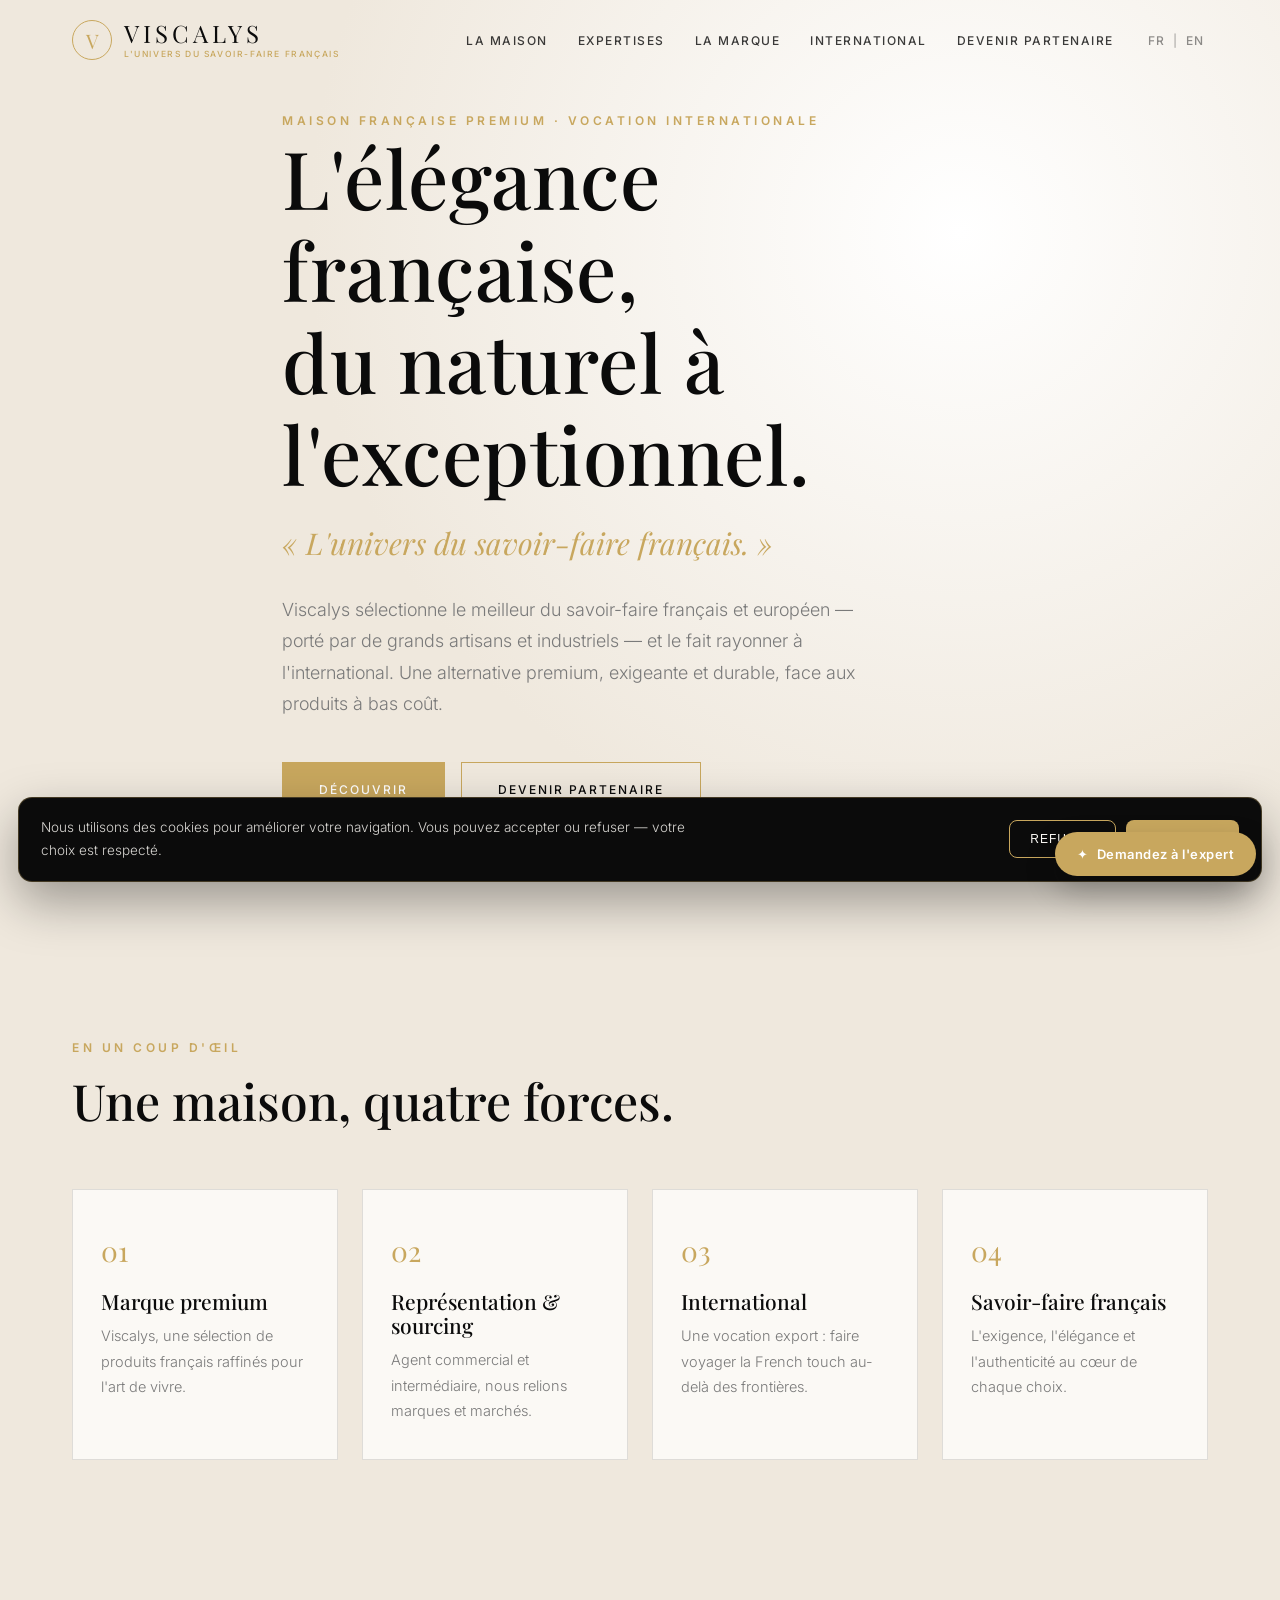
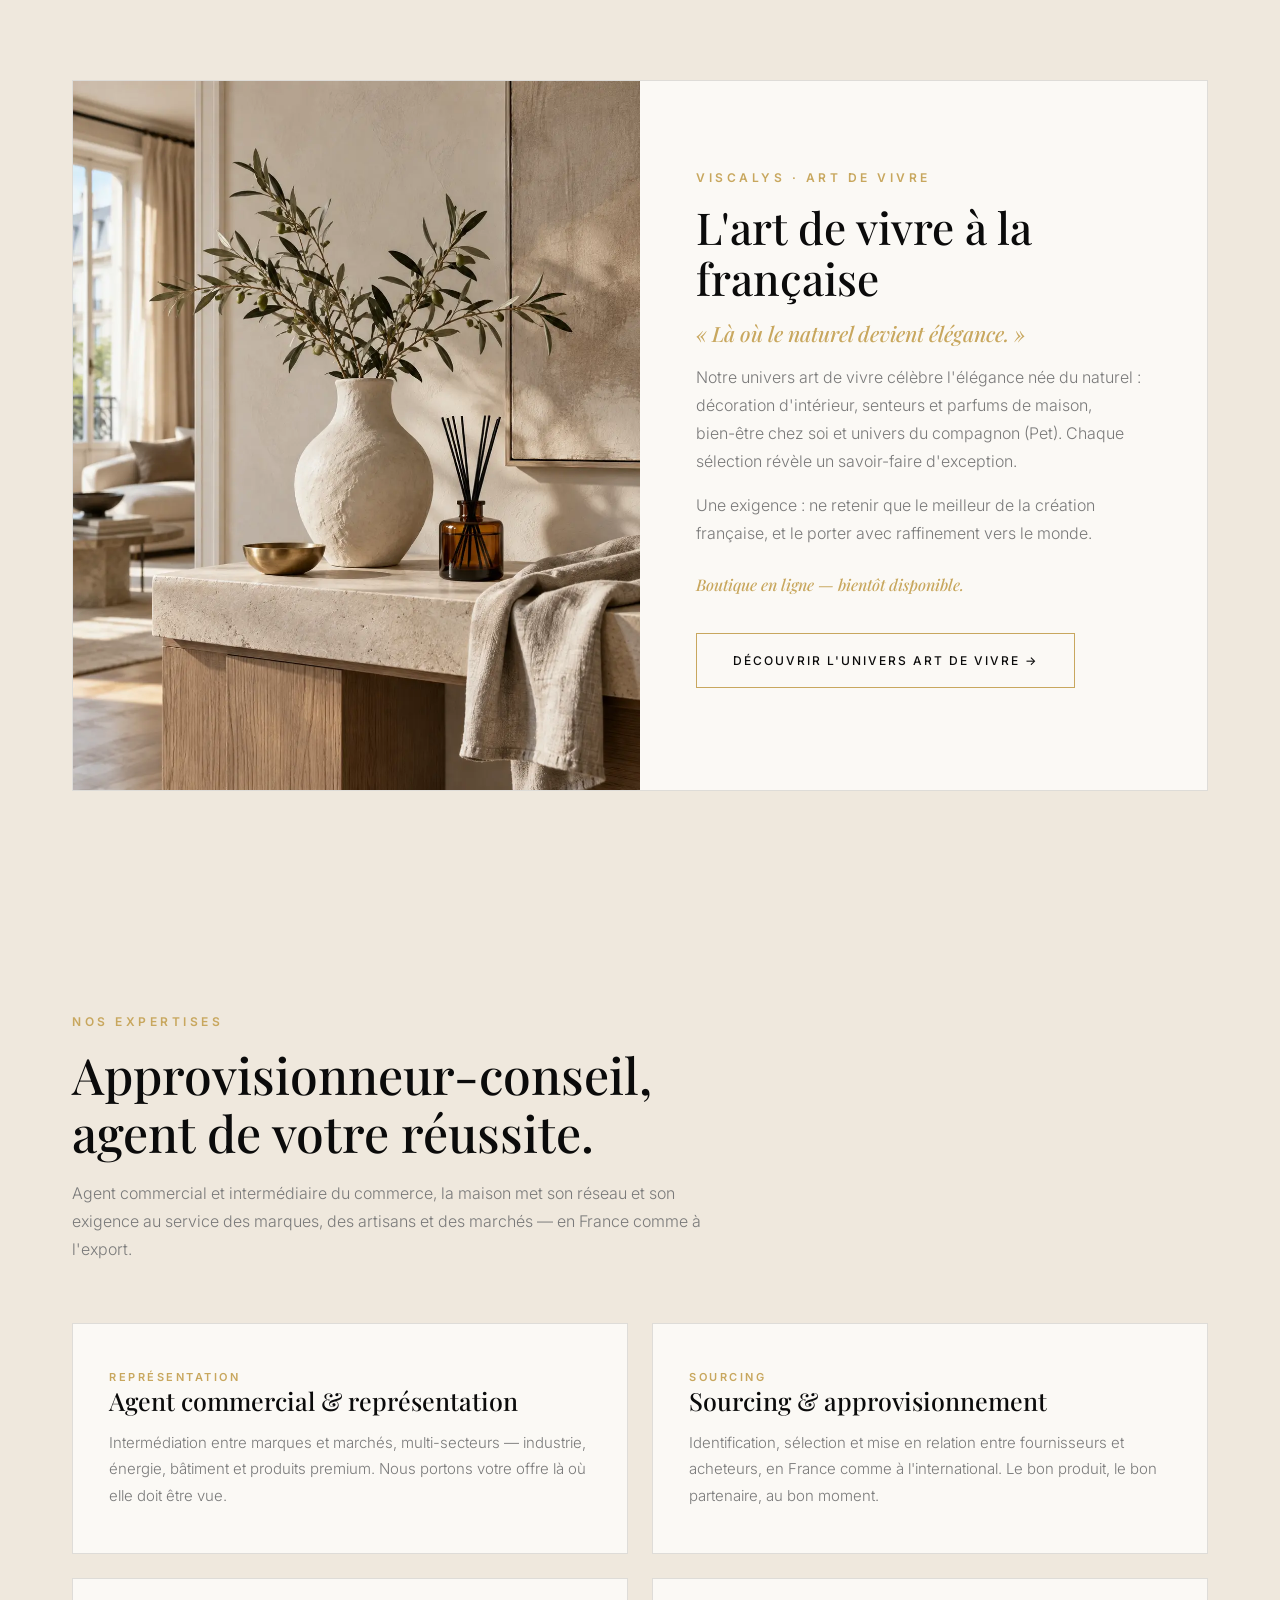
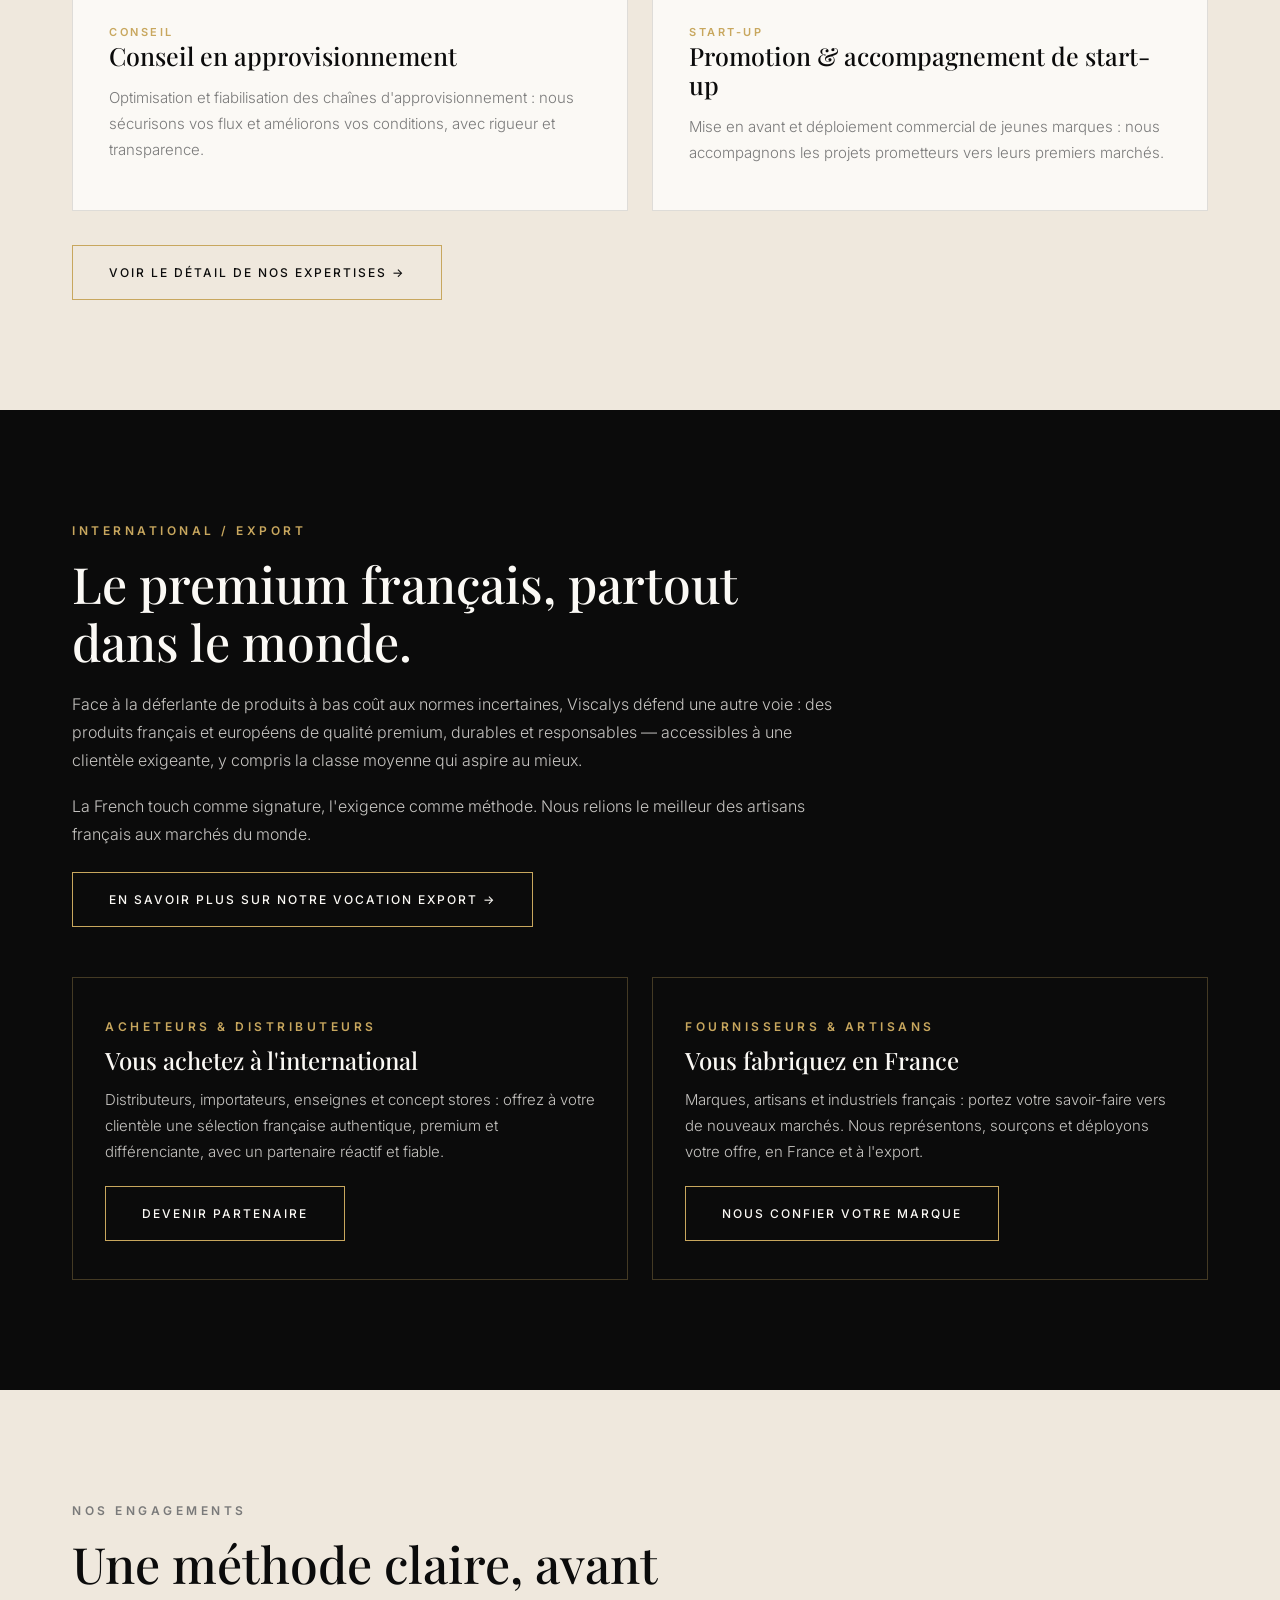
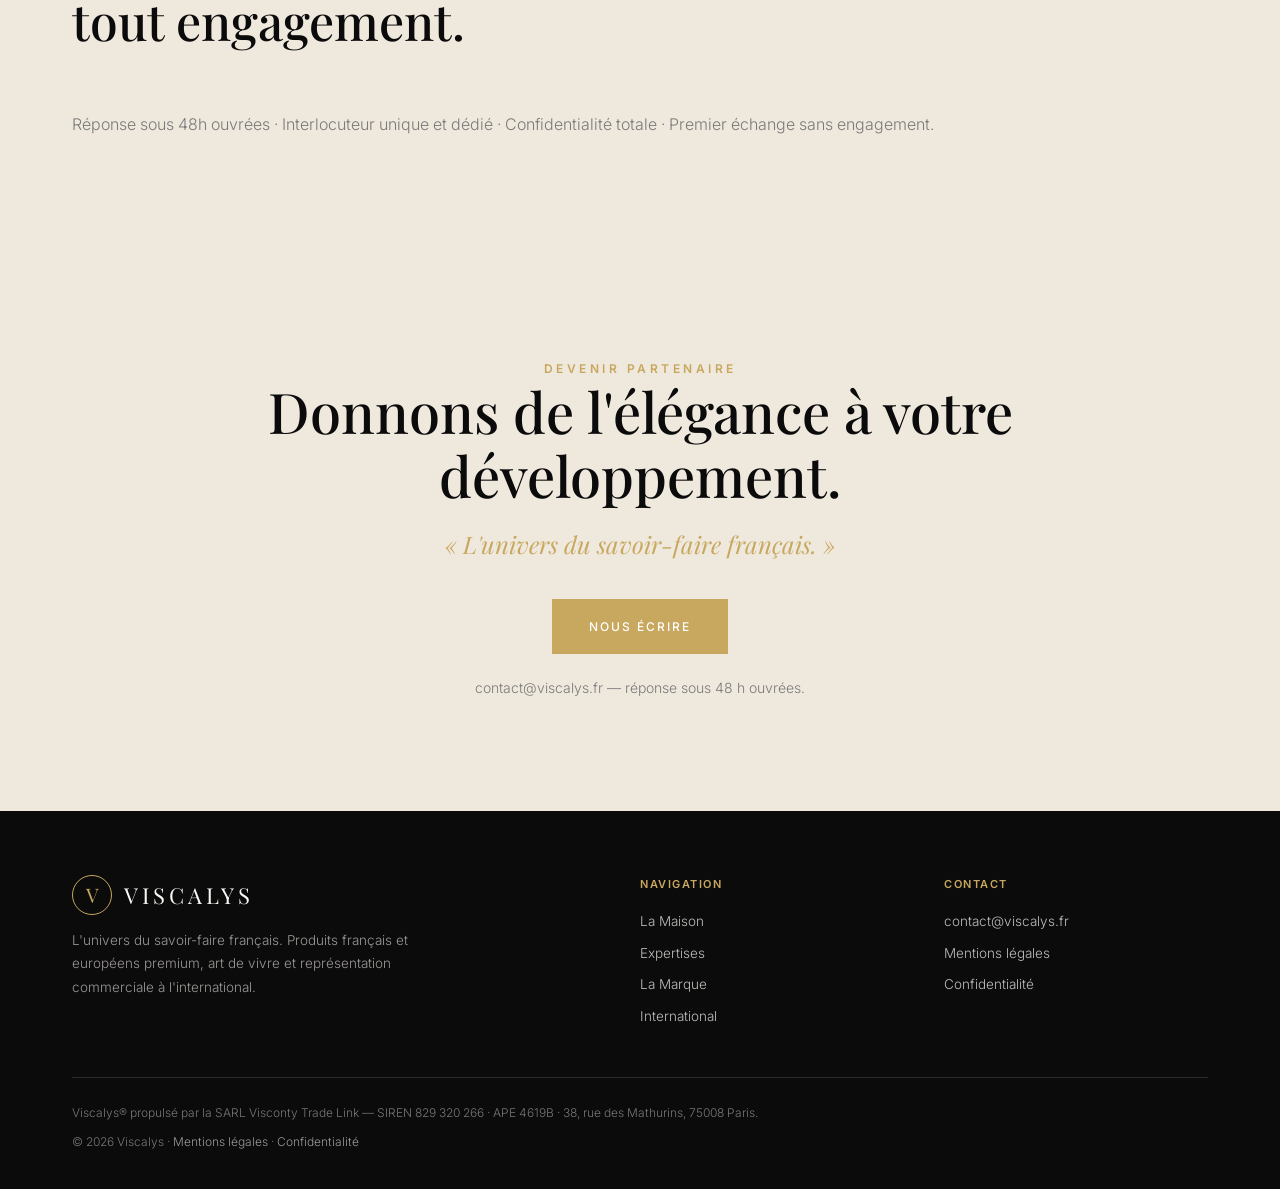
==== commit 4c4bacd5: "Section Art de vivre : remplacement du medaillon dore par le visuel photographique" ====
--- a/index.html
+++ b/index.html
@@ -107,6 +107,13 @@
   .split{ display:grid; grid-template-columns:1fr 1fr; align-items:stretch; border:1px solid var(--line); background:var(--cream); }
   .split .visual{ background:linear-gradient(150deg,#15130f,var(--black)); min-height:480px; display:flex; align-items:center; justify-content:center; }
   .split .visual .ph{ font-family:var(--serif); font-style:italic; color:var(--gold); opacity:.75; font-size:20px; text-align:center; padding:30px; }
+  /* Visuel Art de vivre */
+  .split .visual-art-vivre{ min-height:480px; overflow:hidden; background:#e9dfd1; padding:0; display:block; }
+  .split .visual-art-vivre img{ display:block; width:100%; height:100%; min-height:480px; object-fit:cover; object-position:center center; }
+  @media (max-width:768px){
+    .split .visual-art-vivre{ min-height:430px; }
+    .split .visual-art-vivre img{ min-height:430px; object-position:center center; }
+  }
   .split .txt{ padding:64px 56px; display:flex; flex-direction:column; justify-content:center; }
   .split .txt h2{ font-size:clamp(28px,3.5vw,44px); margin:14px 0 18px; }
   .split .txt p{ color:var(--grey); margin-bottom:16px; }
@@ -215,11 +222,16 @@
 <section id="marque">
   <div class="wrap">
     <div class="split reveal">
-      <div class="visual"><div class="badge-logo">
-        <div class="name">Viscalys</div>
-        <div class="rule"></div>
-        <div class="tag" data-fr="Là où le naturel devient élégance" data-en="Where the natural becomes elegance">Là où le naturel devient élégance</div>
-      </div></div>
+      <div class="visual visual-art-vivre">
+        <img
+          src="images/viscalys-art-de-vivre.webp"
+          alt="Art de vivre à la française — décoration naturelle et élégante VISCALYS"
+          width="1120"
+          height="1400"
+          loading="lazy"
+          decoding="async"
+        >
+      </div>
       <div class="txt">
         <div class="eyebrow" data-fr="Viscalys · Art de vivre" data-en="Viscalys · Art of living">Viscalys · Art de vivre</div>
         <h2 data-fr="L'art de vivre à la française" data-en="The French art of living">L'art de vivre à la française</h2>
